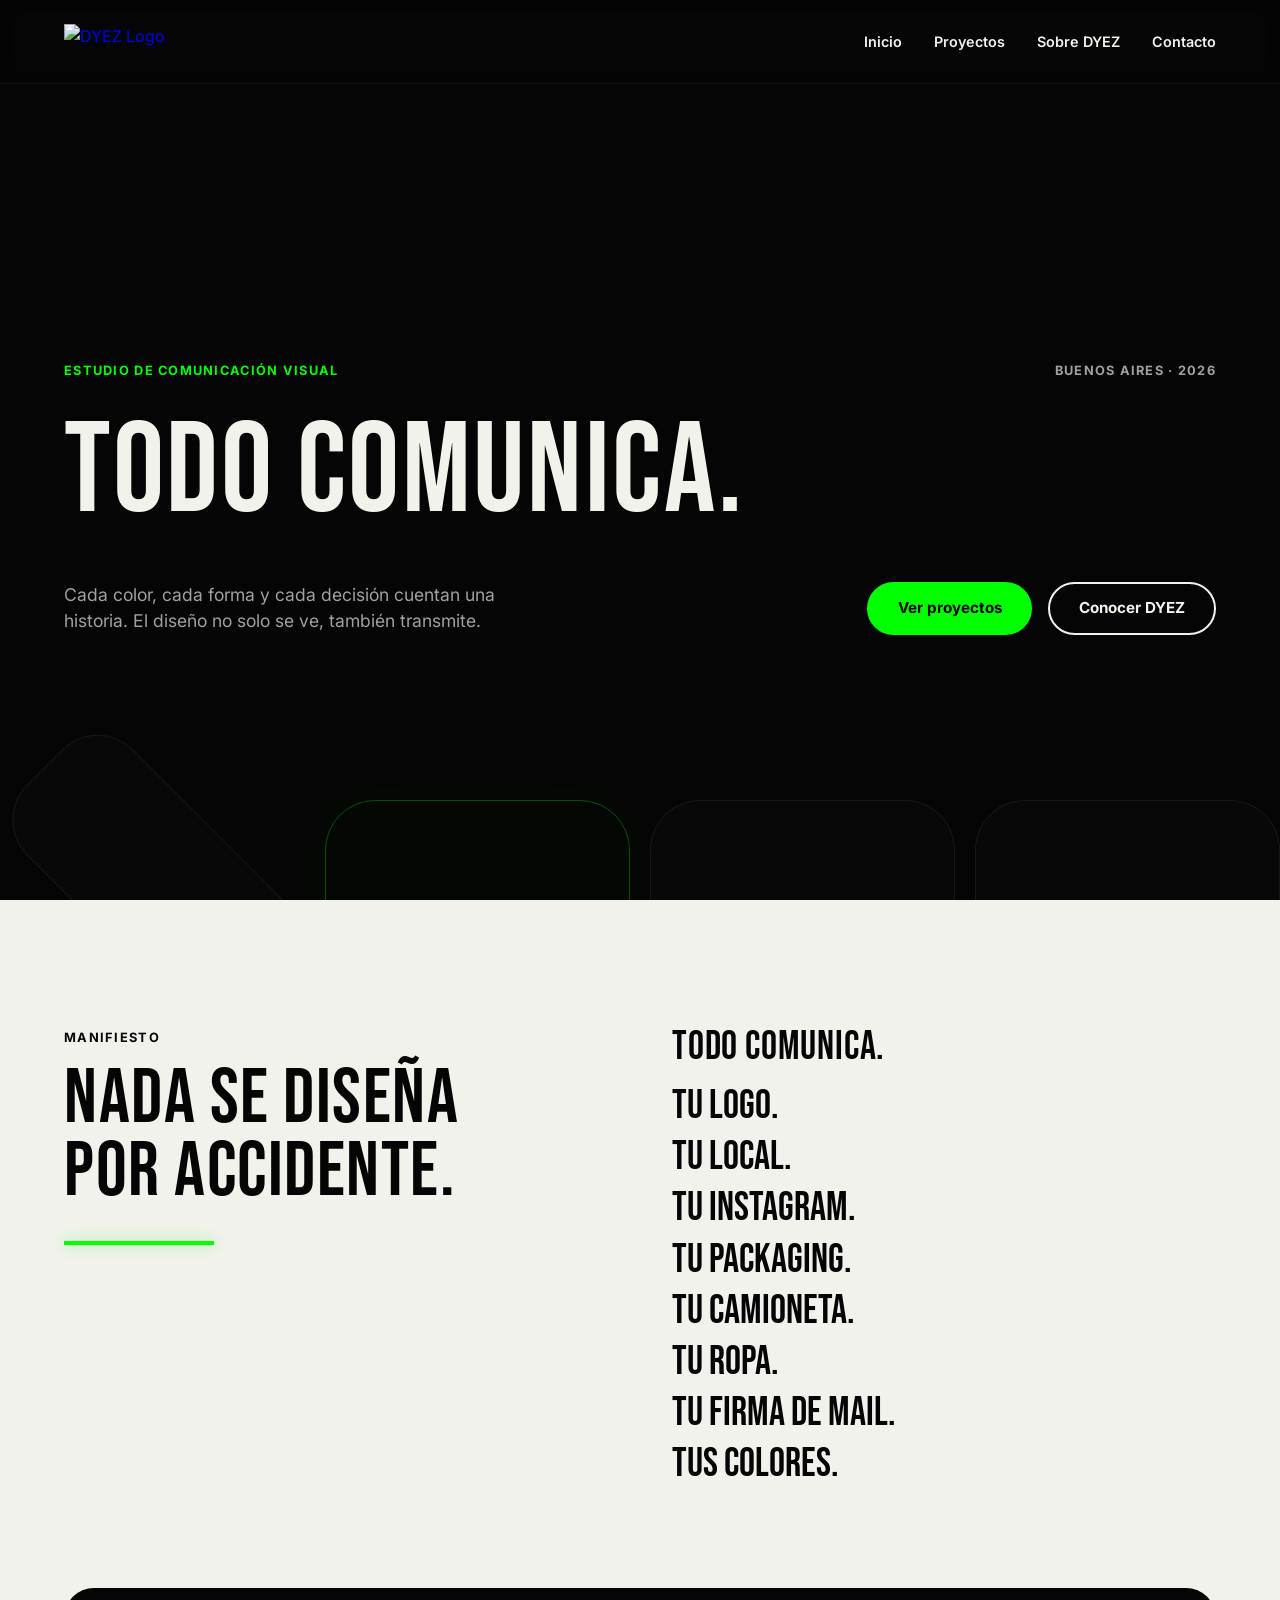
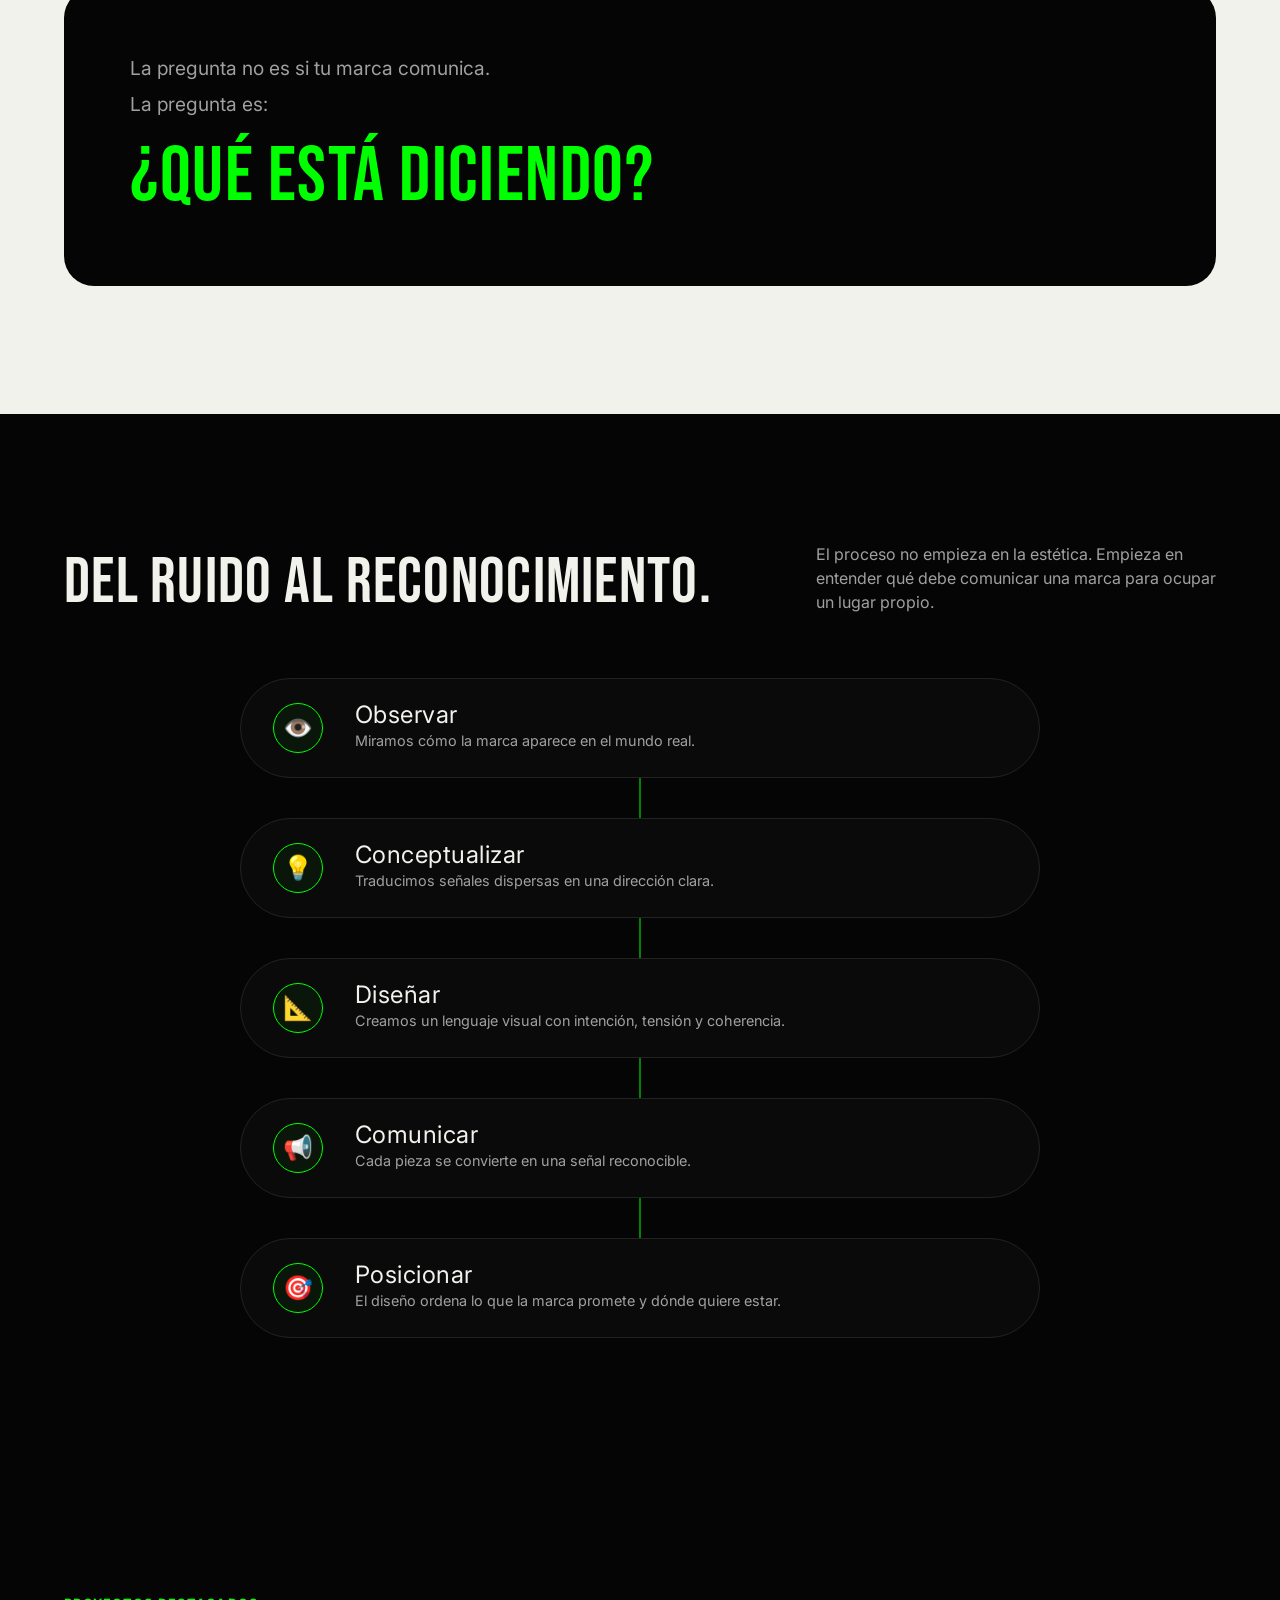
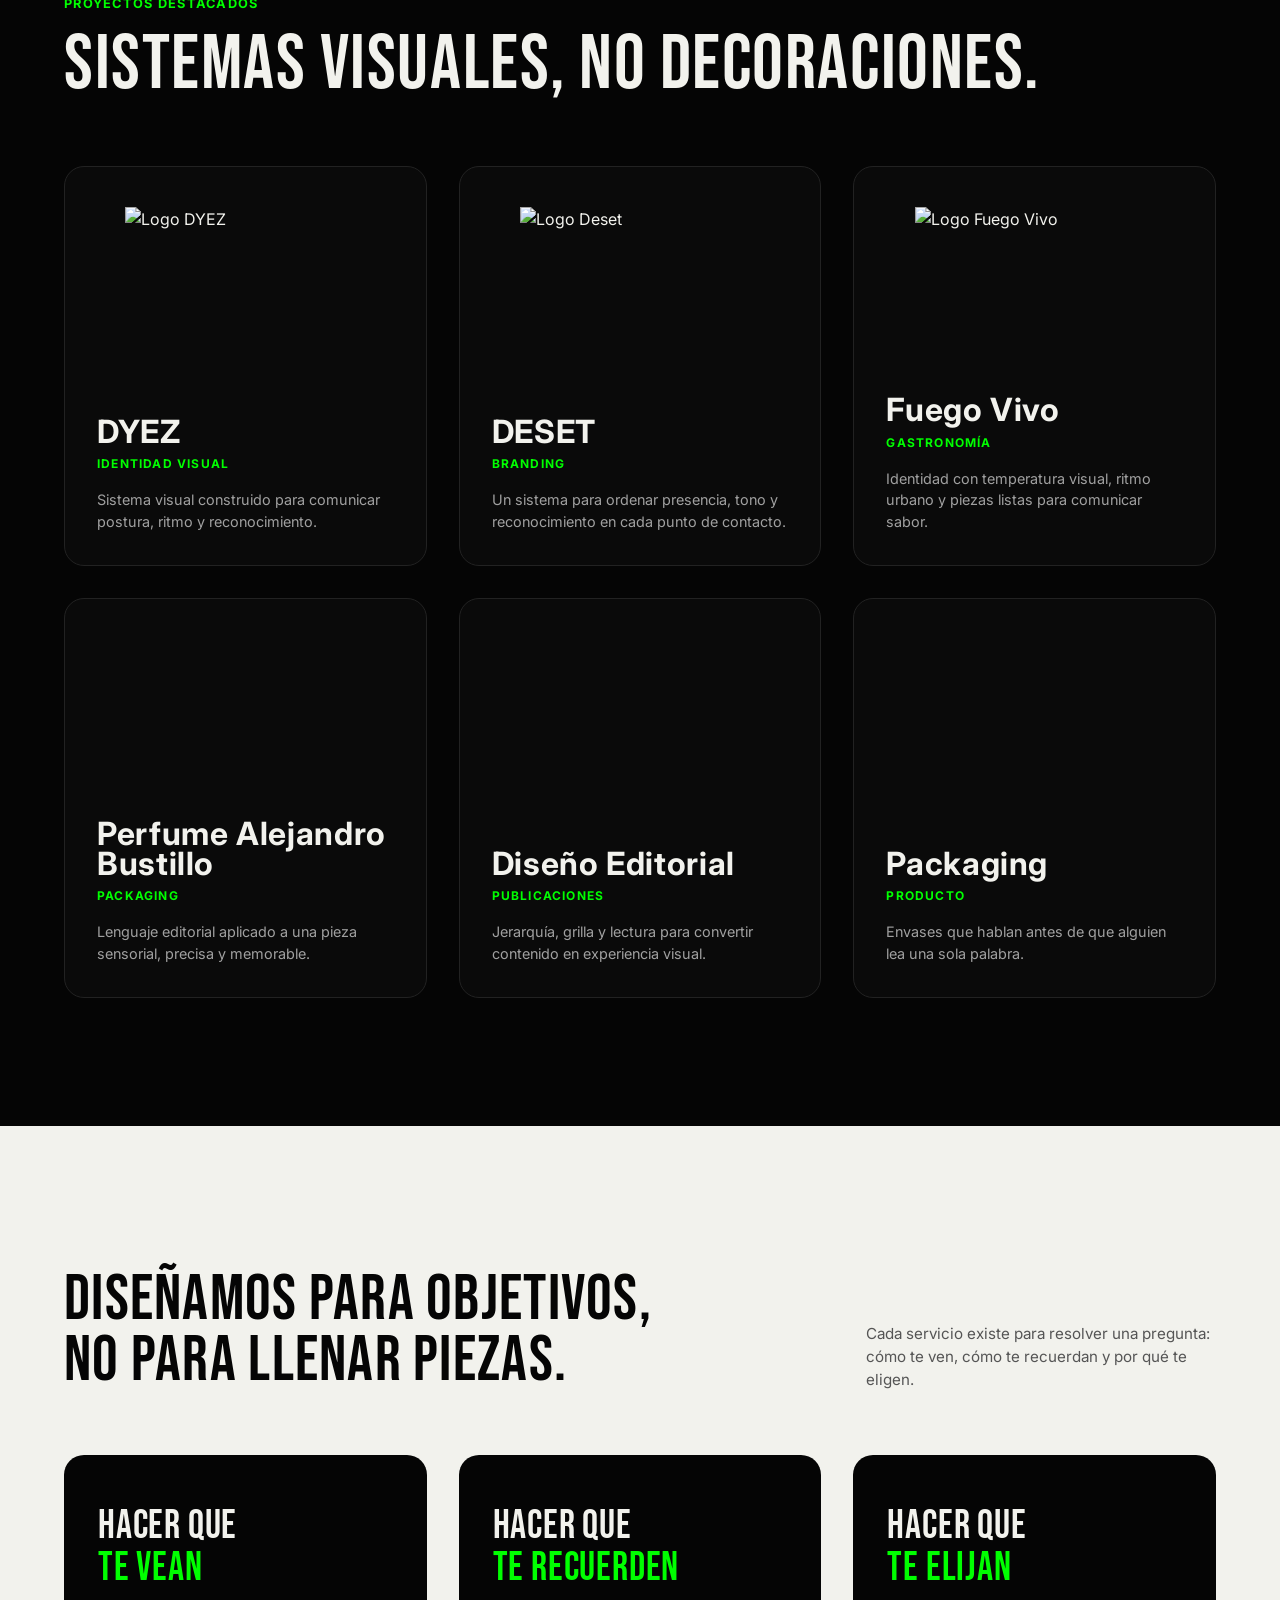
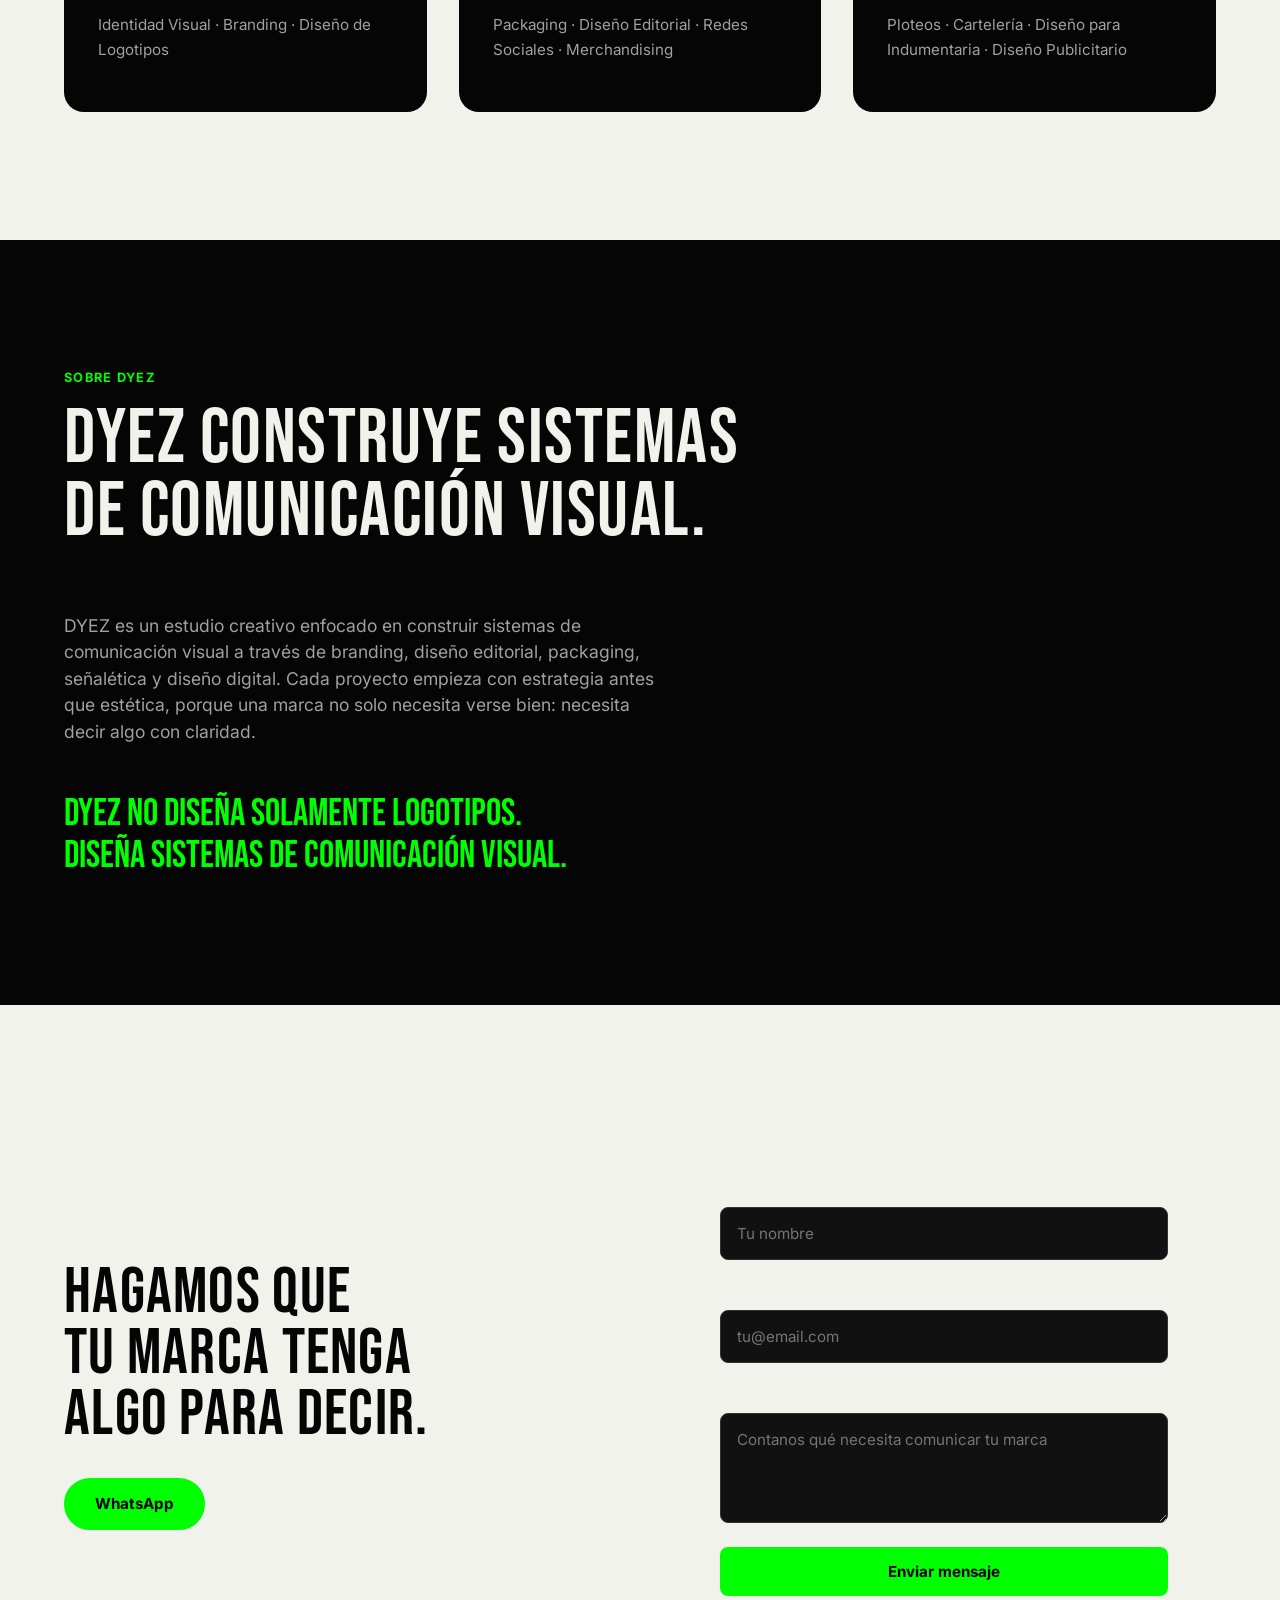
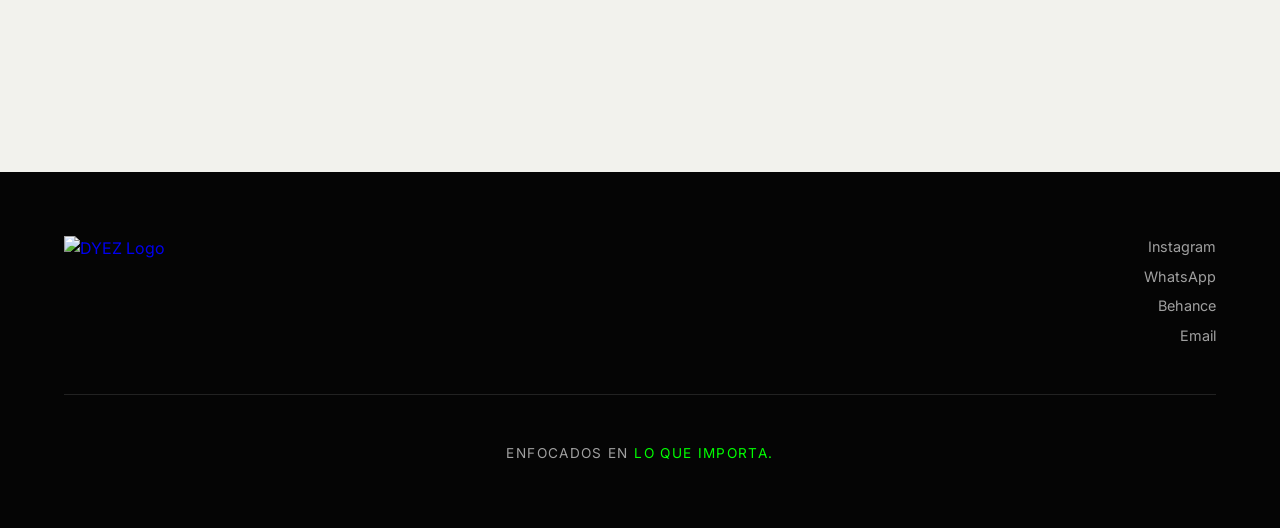
==== index.html @ 50717193 "Add files via upload" ====
<!DOCTYPE html>
<html lang="es">
<head>
    <meta charset="UTF-8">
    <meta name="viewport" content="width=device-width, initial-scale=1.0">
    <title>DYEZ — Diseño gráfico</title>
    <link rel="stylesheet" href="styles.css">
    <link rel="icon" type="image/png" href="favicon-2.png">
    
    <!-- Fuentes -->
    <link rel="preconnect" href="https://fonts.googleapis.com">
    <link rel="preconnect" href="https://fonts.gstatic.com" crossorigin>
    <link href="https://fonts.googleapis.com/css2?family=Bebas+Neue&family=Inter:wght@400;600;700&display=swap" rel="stylesheet">
</head>
<body>

    <!-- ===== HEADER ===== -->
    <header class="site-header">
        <div class="logo-container">
            <a href="#inicio" class="logo-img-link">
                <img src="favicon.png" alt="DYEZ Logo" class="header-logo">
            </a>
        </div>
        <nav class="nav">
            <a href="#inicio">Inicio</a>
            <a href="#proyectos">Proyectos</a>
            <a href="#sobre">Sobre DYEZ</a>
            <a href="#contacto">Contacto</a>
        </nav>
    </header>

    <!-- ===== HERO ===== -->
    <section class="hero" id="inicio">
        <div class="hero-top">
            <p class="eyebrow text-green">ESTUDIO DE COMUNICACIÓN VISUAL</p>
            <p class="eyebrow text-muted">BUENOS AIRES · 2026</p>
        </div>
        
        <h1 class="hero-title">TODO COMUNICA.</h1>
        
        <div class="hero-bottom">
            <p class="hero-desc">Cada color, cada forma y cada decisión cuentan una historia. El diseño no solo se ve, también transmite.</p>
            <div class="hero-actions">
                <a href="#proyectos" class="btn btn-primary">Ver proyectos</a>
                <a href="#sobre" class="btn btn-outline">Conocer DYEZ</a>
            </div>
        </div>

        <div class="hero-shapes">
            <div class="shape shape-1"></div>
            <div class="shape shape-2"></div>
            <div class="shape shape-3"></div>
            <div class="shape shape-4"></div>
        </div>

        <div id="custom-cursor"></div>
    </section>

    <!-- ===== MANIFIESTO ===== -->
    <section class="manifesto bg-light" id="manifiesto">
        <div class="manifesto-grid">
            <div class="manifesto-left">
                <p class="eyebrow">MANIFIESTO</p>
                <h2 class="title-dark">NADA SE DISEÑA<br>POR ACCIDENTE.</h2>
                <div class="green-line"></div>
            </div>
            
            <div class="manifesto-right">
                <h3 class="title-dark-small">TODO COMUNICA.</h3>
                <ul class="manifesto-list">
                    <li>TU LOGO.</li>
                    <li>TU LOCAL.</li>
                    <li>TU INSTAGRAM.</li>
                    <li>TU PACKAGING.</li>
                    <li>TU CAMIONETA.</li>
                    <li>TU ROPA.</li>
                    <li>TU FIRMA DE MAIL.</li>
                    <li>TUS COLORES.</li>
                </ul>
            </div>
        </div>

        <div class="manifesto-callout bg-black">
            <p class="text-muted">La pregunta no es si tu marca comunica.</p>
            <p class="text-muted">La pregunta es:</p>
            <h2 class="text-green">¿QUÉ ESTÁ DICIENDO?</h2>
        </div>
    </section>

    <!-- ===== PROCESO ===== -->
    <section class="proceso bg-dark">
        <div class="section-header">
            <h2>DEL RUIDO AL RECONOCIMIENTO.</h2>
            <p class="text-muted">El proceso no empieza en la estética. Empieza en entender qué debe comunicar una marca para ocupar un lugar propio.</p>
        </div>

        <div class="proceso-list">
            <div class="proceso-item">
                <div class="proceso-icon">👁️</div>
                <div class="proceso-text">
                    <h3>Observar</h3>
                    <p>Miramos cómo la marca aparece en el mundo real.</p>
                </div>
            </div>
            <div class="proceso-connector"></div>
            
            <div class="proceso-item">
                <div class="proceso-icon">💡</div>
                <div class="proceso-text">
                    <h3>Conceptualizar</h3>
                    <p>Traducimos señales dispersas en una dirección clara.</p>
                </div>
            </div>
            <div class="proceso-connector"></div>
            
            <div class="proceso-item">
                <div class="proceso-icon">📐</div>
                <div class="proceso-text">
                    <h3>Diseñar</h3>
                    <p>Creamos un lenguaje visual con intención, tensión y coherencia.</p>
                </div>
            </div>
            <div class="proceso-connector"></div>
            
            <div class="proceso-item">
                <div class="proceso-icon">📢</div>
                <div class="proceso-text">
                    <h3>Comunicar</h3>
                    <p>Cada pieza se convierte en una señal reconocible.</p>
                </div>
            </div>
            <div class="proceso-connector"></div>
            
            <div class="proceso-item">
                <div class="proceso-icon">🎯</div>
                <div class="proceso-text">
                    <h3>Posicionar</h3>
                    <p>El diseño ordena lo que la marca promete y dónde quiere estar.</p>
                </div>
            </div>
        </div>
    </section>

    <!-- ===== PROYECTOS ===== -->
    <section class="proyectos bg-dark" id="proyectos">
        <div class="header-wrapper">
            <p class="eyebrow text-green">PROYECTOS DESTACADOS</p>
            <h2 class="section-title">SISTEMAS VISUALES, NO DECORACIONES.</h2>
        </div>

        <div class="grid-proyectos">
            
            <!-- 👇 TARJETA DE DYEZ CON LOGO 👇 -->
            <a href="proyecto-dyez.html" class="card-proyecto">
                <div class="card-logo-wrapper">
                    <img src="favicon-2.png" alt="Logo DYEZ" class="card-logo">
                </div>
                <div class="card-contenido">
                    <h3>DYEZ</h3>
                    <p class="categoria text-green">IDENTIDAD VISUAL</p>
                    <p class="descripcion">Sistema visual construido para comunicar postura, ritmo y reconocimiento.</p>
                </div>
            </a>
            
            <!-- TARJETA DE DESET CON LOGO -->
            <a href="proyecto-deset.html" class="card-proyecto">
                <div class="card-logo-wrapper">
                    <img src="logo-deset.png" alt="Logo Deset" class="card-logo">
                </div>
                <div class="card-contenido">
                    <h3>DESET</h3>
                    <p class="categoria text-green">BRANDING</p>
                    <p class="descripcion">Un sistema para ordenar presencia, tono y reconocimiento en cada punto de contacto.</p>
                </div>
            </a>
            
                       <!-- 👇 TARJETA DE FUEGO VIVO MODIFICADA 👇 -->
            <a href="proyecto-fuego.html" class="card-proyecto">
                <div class="card-logo-wrapper">
                    <!-- Tu archivo se llama fuego-vivo-logo (asegurate de ponerle la extensión, ej: .png o .jpg) -->
                    <img src="fuego-vivo-logo.png" alt="Logo Fuego Vivo" class="card-logo">
                </div>
                <div class="card-contenido">
                    <h3>Fuego Vivo</h3>
                    <p class="categoria text-green">GASTRONOMÍA</p>
                    <p class="descripcion">Identidad con temperatura visual, ritmo urbano y piezas listas para comunicar sabor.</p>
                </div>
            </a>
            <!-- 👆 FIN TARJETA FUEGO VIVO 👆 -->
            
            <a href="proyecto-perfume.html" class="card-proyecto">
                <div class="card-contenido">
                    <h3>Perfume Alejandro Bustillo</h3>
                    <p class="categoria text-green">PACKAGING</p>
                    <p class="descripcion">Lenguaje editorial aplicado a una pieza sensorial, precisa y memorable.</p>
                </div>
            </a>
            
            <a href="proyecto-editorial.html" class="card-proyecto">
                <div class="card-contenido">
                    <h3>Diseño Editorial</h3>
                    <p class="categoria text-green">PUBLICACIONES</p>
                    <p class="descripcion">Jerarquía, grilla y lectura para convertir contenido en experiencia visual.</p>
                </div>
            </a>
            
            <a href="proyecto-packaging.html" class="card-proyecto">
                <div class="card-contenido">
                    <h3>Packaging</h3>
                    <p class="categoria text-green">PRODUCTO</p>
                    <p class="descripcion">Envases que hablan antes de que alguien lea una sola palabra.</p>
                </div>
            </a>

        </div>
    </section>

    <!-- ===== SERVICIOS ===== -->
    <section class="servicios bg-light" id="servicios">
        <div class="section-header-light">
            <h2 class="title-dark">DISEÑAMOS PARA OBJETIVOS,<br>NO PARA LLENAR PIEZAS.</h2>
            <p class="text-muted-dark">Cada servicio existe para resolver una pregunta: cómo te ven, cómo te recuerdan y por qué te eligen.</p>
        </div>

        <div class="grid-servicios">
            <div class="card-servicio bg-black">
                <h3>HACER QUE<br><span class="text-green">TE VEAN</span></h3>
                <p>Identidad Visual · Branding · Diseño de Logotipos</p>
            </div>
            <div class="card-servicio bg-black">
                <h3>HACER QUE<br><span class="text-green">TE RECUERDEN</span></h3>
                <p>Packaging · Diseño Editorial · Redes Sociales · Merchandising</p>
            </div>
            <div class="card-servicio bg-black">
                <h3>HACER QUE<br><span class="text-green">TE ELIJAN</span></h3>
                <p>Ploteos · Cartelería · Diseño para Indumentaria · Diseño Publicitario</p>
            </div>
        </div>
    </section>

    <!-- ===== SOBRE DYEZ ===== -->
    <section class="sobre bg-dark" id="sobre">
        <div class="header-wrapper">
            <p class="eyebrow text-green">SOBRE DYEZ</p>
            <h2 class="section-title">DYEZ CONSTRUYE SISTEMAS<br>DE COMUNICACIÓN VISUAL.</h2>
        </div>
        
        <div class="sobre-content">
            <p class="sobre-text">
                DYEZ es un estudio creativo enfocado en construir sistemas de comunicación visual a través de branding, diseño editorial, packaging, señalética y diseño digital. Cada proyecto empieza con estrategia antes que estética, porque una marca no solo necesita verse bien: necesita decir algo con claridad.
            </p>
            <p class="sobre-quote text-green">
                DYEZ NO DISEÑA SOLAMENTE LOGOTIPOS.<br>
                DISEÑA SISTEMAS DE COMUNICACIÓN VISUAL.
            </p>
        </div>
    </section>

    <!-- ===== CONTACTO ===== -->
    <section class="contacto bg-light" id="contacto">
        <div class="contacto-grid">
            <div class="contacto-left">
                <h2 class="title-dark">HAGAMOS QUE<br>TU MARCA TENGA<br>ALGO PARA DECIR.</h2>
                <!-- Reemplazá el número por el tuyo -->
                <a href="https://wa.me/542396609563" class="btn btn-primary" target="_blank">WhatsApp</a>
            </div>
            
            <div class="contacto-right bg-black">
                <form class="contact-form">
                    <div class="form-group">
                        <label for="nombre">NOMBRE</label>
                        <input type="text" id="nombre" placeholder="Tu nombre">
                    </div>
                    <div class="form-group">
                        <label for="email">EMAIL</label>
                        <input type="email" id="email" placeholder="tu@email.com">
                    </div>
                    <div class="form-group">
                        <label for="mensaje">MENSAJE</label>
                        <textarea id="mensaje" rows="4" placeholder="Contanos qué necesita comunicar tu marca"></textarea>
                    </div>
                    <button type="submit" class="btn btn-primary btn-full">Enviar mensaje</button>
                </form>
            </div>
        </div>
    </section>

    <!-- ===== FOOTER ===== -->
    <footer class="site-footer bg-dark">
        <div class="footer-top">
            <a href="#inicio" class="footer-logo-link">
                <img src="favicon.png" alt="DYEZ Logo" class="footer-logo-img">
            </a>
            <div class="footer-links">
                <a href="https://instagram.com/dyez.design" target="_blank">Instagram</a>
                <a href="https://wa.me/542396609563" target="_blank">WhatsApp</a>
                <a href="https://behance.net/TU_USUARIO" target="_blank">Behance</a>
                <a href="mailto:dyez.dsgn@gmail.com">Email</a>
            </div>
        </div>
        <div class="footer-bottom">
            <p>ENFOCADOS EN <span class="text-green">LO QUE IMPORTA.</span></p>
        </div>
    </footer>
    
    <!-- ===== SCRIPT DEL CURSOR ===== -->
    <script>
        const heroSection = document.querySelector('.hero');
        const cursor = document.getElementById('custom-cursor');

        heroSection.addEventListener('mousemove', (e) => {
            cursor.style.left = e.clientX + 'px';
            cursor.style.top = e.clientY + 'px';
        });

        heroSection.addEventListener('mouseenter', () => {
            cursor.style.opacity = '1';
        });

        heroSection.addEventListener('mouseleave', () => {
            cursor.style.opacity = '0';
        });
    </script>

</body>
</html>
---- styles.css ----
/* ============================================
   DYEZ — Estilos
   ============================================ */

/* ----- Variables ----- */
:root {
    --bg-dark: #050505;
    --bg-light: #f2f2ed;
    --text-dark: #f2f2ed;
    --text-light: #050505;
    --text-muted-dark: #a0a0a0;
    --text-muted-light: #555555;
    
    --accent: #00ff00;
    --border-dark: #222222;
    --border-light: #d1d1cc;

    --font-display: 'Bebas Neue', sans-serif;
    --font-body: 'Inter', sans-serif;
    
    --max-width: 1200px;
}

/* ----- Reset ----- */
* {
    margin: 0;
    padding: 0;
    box-sizing: border-box;
}

html { 
    scroll-behavior: smooth; 
    scroll-padding-top: 80px;
}

body {
    font-family: var(--font-body);
    font-weight: 400;
    line-height: 1.5;
    -webkit-font-smoothing: antialiased;
    overflow-x: hidden;
}

/* ----- Utilidades ----- */
.bg-dark { background-color: var(--bg-dark); color: var(--text-dark); }
.bg-light { background-color: var(--bg-light); color: var(--text-light); }
.text-green { color: var(--accent); }
.text-muted { color: var(--text-muted-dark); }
.text-muted-dark { color: var(--text-muted-light); }

/* ----- Tipografías ----- */
h1, h2, h3 {
    font-family: var(--font-display);
    font-weight: 400;
    text-transform: uppercase;
    line-height: 0.95;
    letter-spacing: 0.02em;
}

.eyebrow {
    font-family: var(--font-body);
    font-size: 0.8rem;
    font-weight: 700;
    letter-spacing: 0.1em;
    text-transform: uppercase;
}

/* ----- Botones Globales ----- */
.btn {
    display: inline-block;
    padding: 0.8rem 1.8rem;
    border-radius: 50px;
    font-family: var(--font-body);
    font-size: 0.95rem;
    font-weight: 700;
    text-decoration: none;
    text-align: center;
    transition: all 0.2s ease;
    cursor: pointer;
}

.btn-primary {
    background-color: var(--accent);
    color: #000;
    border: 2px solid var(--accent);
}

.btn-primary:hover {
    background-color: transparent;
    color: var(--accent);
}

.btn-outline {
    background-color: transparent;
    color: var(--text-dark);
    border: 2px solid var(--text-dark);
}

.btn-outline:hover {
    background-color: var(--text-dark);
    color: var(--bg-dark);
}

.btn-full {
    width: 100%;
    border-radius: 8px;
}

/* ============================================
   HEADER
   ============================================ */
.site-header {
    position: fixed;
    top: 0;
    left: 0;
    width: 100%;
    display: flex;
    justify-content: space-between;
    align-items: center;
    padding: 1.5rem 4rem;
    z-index: 100;
    background-color: rgba(5, 5, 5, 0.8);
    backdrop-filter: blur(10px);
    border-bottom: 1px solid rgba(255,255,255,0.05);
}

.logo-container {
    display: flex;
    align-items: center;
    gap: 10px;
}

.logo-img-link {
    display: flex;
    align-items: center;
    text-decoration: none;
}

.header-logo {
    height: 35px;
    width: auto;
    object-fit: contain;
}

.nav {
    display: flex;
    gap: 2rem;
    align-items: center;
}

.nav a {
    color: var(--text-dark);
    text-decoration: none;
    font-size: 0.9rem;
    font-weight: 600;
    transition: color 0.2s ease;
}

.nav a:hover {
    color: var(--accent);
}

/* Botón volver en el header (página de proyecto) */
.btn-volver-header {
    display: inline-flex;
    align-items: center;
    padding: 0.5rem 1rem;
    border-radius: 50px;
    transition: all 0.3s ease;
}

.btn-volver-header:hover {
    background-color: rgba(255, 255, 255, 0.1);
    color: var(--accent) !important;
}

/* ============================================
   HERO (LANDING)
   ============================================ */
.hero {
    background-color: var(--bg-dark);
    color: var(--text-dark);
    min-height: 100vh;
    padding: 10rem 4rem 4rem 4rem;
    display: flex;
    flex-direction: column;
    justify-content: center;
    position: relative;
    overflow: hidden;
    cursor: none;
}

.hero .btn {
    cursor: pointer;
}

.hero-top {
    display: flex;
    justify-content: space-between;
    max-width: var(--max-width);
    margin: 0 auto;
    width: 100%;
    margin-bottom: 2rem;
}

.hero-title {
    font-size: clamp(4rem, 10vw, 11rem);
    max-width: var(--max-width);
    margin: 0 auto;
    width: 100%;
}

.hero-bottom {
    display: flex;
    justify-content: space-between;
    align-items: flex-end;
    max-width: var(--max-width);
    margin: 0 auto;
    width: 100%;
    margin-top: 3rem;
}

.hero-desc {
    max-width: 450px;
    font-size: 1.1rem;
    color: var(--text-muted-dark);
}

.hero-actions {
    display: flex;
    gap: 1rem;
}

/* Formas abstractas */
.hero-shapes {
    position: absolute;
    bottom: -50px;
    left: 0;
    width: 100%;
    display: flex;
    gap: 20px;
    opacity: 0.3;
    pointer-events: none;
}

.shape {
    border: 1px solid rgba(255,255,255,0.2);
    border-radius: 50px;
    flex: 1;
    height: 150px;
}

.shape-1 { transform: rotate(45deg); background: #111; }
.shape-2 { border-color: var(--accent); background: rgba(0, 255, 0, 0.05); box-shadow: 0 0 40px rgba(0,255,0,0.1); }
.shape-3 { background: #111; }
.shape-4 { background: #111; }

/* ============================================
   CURSOR INTERACTIVO (HERO)
   ============================================ */
#custom-cursor {
    position: fixed;
    top: 0;
    left: 0;
    width: 80px;
    height: 80px;
    border-radius: 50%;
    background-color: #ffffff;
    mix-blend-mode: difference;
    pointer-events: none;
    z-index: 99999;
    transform: translate(-50%, -50%);
    opacity: 0;
    transition: opacity 0.3s ease, width 0.2s ease, height 0.2s ease;
}

/* ============================================
   MANIFIESTO
   ============================================ */
.manifesto {
    padding: 8rem 4rem;
}

.manifesto-grid {
    max-width: var(--max-width);
    margin: 0 auto;
    display: grid;
    grid-template-columns: 1fr 1fr;
    gap: 4rem;
}

.title-dark {
    color: var(--text-light);
    font-size: clamp(3rem, 6vw, 5.5rem);
    margin-top: 1rem;
}

.green-line {
    width: 150px;
    height: 4px;
    background-color: var(--accent);
    margin-top: 2rem;
    box-shadow: 0 0 15px rgba(0, 255, 0, 0.5);
}

.title-dark-small {
    font-size: 2.5rem;
    color: var(--text-light);
    margin-bottom: 1rem;
}

.manifesto-list {
    list-style: none;
}

.manifesto-list li {
    font-family: var(--font-display);
    font-size: 2.5rem;
    color: var(--text-light);
    line-height: 1.2;
    margin-bottom: 0.2rem;
}

.manifesto-callout {
    max-width: var(--max-width);
    margin: 6rem auto 0 auto;
    padding: 4rem;
    border-radius: 30px;
    background-color: var(--bg-dark);
    color: var(--text-dark);
    border: 2px solid transparent;
    transition: transform 0.3s ease, border-color 0.3s ease, box-shadow 0.3s ease;
}

.manifesto-callout:hover {
    transform: translateY(-8px);
    border-color: var(--accent);
    box-shadow: 0 15px 40px rgba(0, 255, 0, 0.15);
}

.manifesto-callout p {
    font-size: 1.2rem;
    margin-bottom: 0.5rem;
    color: var(--text-muted-dark);
}

.manifesto-callout h2 {
    font-size: clamp(3rem, 6vw, 5.5rem);
    margin-top: 1rem;
    color: var(--accent);
    line-height: 1.1;
    word-wrap: break-word;
}

/* ============================================
   PROCESO
   ============================================ */
.proceso {
    padding: 8rem 4rem;
}

.section-header {
    max-width: var(--max-width);
    margin: 0 auto 4rem auto;
    display: flex;
    justify-content: space-between;
    align-items: flex-end;
    gap: 2rem;
}

.section-header h2 {
    font-size: clamp(2.5rem, 5vw, 4.5rem);
    max-width: 60%;
}

.section-header p {
    max-width: 400px;
    font-size: 1rem;
}

.proceso-list {
    max-width: 800px;
    margin: 0 auto;
    display: flex;
    flex-direction: column;
    align-items: center;
}

.proceso-item {
    width: 100%;
    border: 1px solid var(--border-dark);
    border-radius: 50px;
    padding: 1.5rem 2rem;
    display: flex;
    align-items: center;
    gap: 2rem;
    background-color: #0a0a0a;
    transition: border-color 0.3s ease;
}

.proceso-item:hover {
    border-color: var(--accent);
}

.proceso-icon {
    width: 50px;
    height: 50px;
    border-radius: 50%;
    border: 1px solid var(--accent);
    display: flex;
    align-items: center;
    justify-content: center;
    font-size: 1.5rem;
    background: rgba(0, 255, 0, 0.05);
}

.proceso-text h3 {
    font-family: var(--font-body);
    font-size: 1.5rem;
    text-transform: none;
    margin-bottom: 0.2rem;
}

.proceso-text p {
    color: var(--text-muted-dark);
    font-size: 0.9rem;
}

.proceso-connector {
    width: 2px;
    height: 40px;
    background-color: var(--accent);
    opacity: 0.5;
}

/* ============================================
   PROYECTOS (LANDING)
   ============================================ */
.proyectos {
    padding: 8rem 4rem;
}

.header-wrapper {
    max-width: var(--max-width);
    margin: 0 auto;
    width: 100%;
}

.header-wrapper .eyebrow {
    margin-bottom: 1rem;
    display: block;
}

.header-wrapper .section-title {
    margin-bottom: 4rem;
    font-size: clamp(3rem, 6vw, 5rem);
}

.grid-proyectos {
    max-width: var(--max-width);
    margin: 0 auto;
    display: grid;
    grid-template-columns: repeat(auto-fit, minmax(320px, 1fr));
    gap: 2rem;
}

/* Tarjetas clickeables */
.card-proyecto {
    background-color: #0a0a0a;
    border: 1px solid var(--border-dark);
    border-radius: 20px;
    padding: 2rem;
    display: flex;
    flex-direction: column;
    justify-content: flex-end;
    min-height: 400px;
    text-decoration: none;
    color: var(--text-dark);
    transition: all 0.4s ease;
    position: relative;
    overflow: hidden;
}

.card-proyecto:hover {
    background-color: var(--accent);
    border-color: var(--accent);
    transform: translateY(-8px);
    box-shadow: 0 15px 40px rgba(0, 255, 0, 0.2);
}

.card-contenido {
    position: relative;
    z-index: 2;
}

.card-proyecto h3 {
    font-family: var(--font-body);
    font-size: 2rem;
    font-weight: 700;
    text-transform: none;
    margin-bottom: 0.5rem;
    color: var(--text-dark);
    transition: color 0.4s ease;
}

.card-proyecto .categoria {
    font-family: var(--font-body);
    font-size: 0.75rem;
    font-weight: 700;
    letter-spacing: 0.1em;
    margin-bottom: 1rem;
    color: var(--accent);
    transition: color 0.4s ease;
}

.card-proyecto .descripcion {
    color: var(--text-muted-dark);
    font-size: 0.9rem;
    transition: color 0.4s ease;
}

.card-proyecto:hover h3,
.card-proyecto:hover .categoria,
.card-proyecto:hover .descripcion {
    color: #000000;
}

/* ============================================
   LOGOS EN LAS TARJETAS DE PROYECTOS
   ============================================ */
.card-logo-wrapper {
    position: absolute;
    top: 2.5rem;
    left: 0;
    width: 100%;
    display: flex;
    justify-content: center;
    padding: 0 2rem;
}

.card-logo {
    width: 100%;
    max-width: 240px;
    height: auto;
    object-fit: contain;
    filter: none; /* Logo blanco por defecto */
}

.card-proyecto:hover .card-logo {
    filter: invert(1); /* Logo negro al pasar el mouse */
}

/* ============================================
   SERVICIOS
   ============================================ */
.servicios {
    padding: 8rem 4rem;
}

.section-header-light {
    max-width: var(--max-width);
    margin: 0 auto 4rem auto;
    display: flex;
    justify-content: space-between;
    align-items: flex-end;
    gap: 2rem;
}

.section-header-light h2 {
    font-size: clamp(2.5rem, 5vw, 4.5rem);
    max-width: 60%;
}

.section-header-light p {
    max-width: 350px;
    font-size: 0.95rem;
}

.grid-servicios {
    max-width: var(--max-width);
    margin: 0 auto;
    display: grid;
    grid-template-columns: repeat(auto-fit, minmax(300px, 1fr));
    gap: 2rem;
}

.card-servicio {
    background-color: var(--bg-dark);
    color: var(--text-dark);
    border-radius: 20px;
    padding: 3rem 2rem;
    display: flex;
    flex-direction: column;
    justify-content: flex-start;
    min-height: 250px;
    border: 2px solid transparent;
    transition: transform 0.3s ease, border-color 0.3s ease, box-shadow 0.3s ease;
}

.card-servicio:hover {
    transform: translateY(-8px);
    border-color: var(--accent);
    box-shadow: 0 15px 40px rgba(0, 255, 0, 0.1);
}

.card-servicio h3 {
    font-size: 2.5rem;
    margin-bottom: 1.5rem;
    line-height: 1.05;
}

.card-servicio p {
    color: var(--text-muted-dark);
    font-size: 0.95rem;
    line-height: 1.6;
}

/* ============================================
   SOBRE DYEZ
   ============================================ */
.sobre {
    padding: 8rem 4rem;
}

.sobre-content {
    max-width: var(--max-width);
    margin: 0 auto;
    display: flex;
    flex-direction: column;
    gap: 3rem;
}

.sobre-text {
    max-width: 600px;
    font-size: 1.1rem;
    color: var(--text-muted-dark);
}

.sobre-quote {
    font-family: var(--font-display);
    font-size: clamp(1.8rem, 3vw, 2.5rem);
    line-height: 1.1;
}

/* ============================================
   CONTACTO
   ============================================ */
.contacto {
    padding: 8rem 4rem;
}

.contacto-grid {
    max-width: var(--max-width);
    margin: 0 auto;
    display: grid;
    grid-template-columns: 1fr 1fr;
    gap: 4rem;
    align-items: center;
}

.contacto-left h2 {
    font-size: clamp(2.5rem, 5vw, 4.5rem);
    margin-bottom: 2rem;
}

.contacto-right {
    padding: 3rem;
    border-radius: 24px;
}

.contact-form {
    display: flex;
    flex-direction: column;
    gap: 1.5rem;
}

.form-group {
    display: flex;
    flex-direction: column;
    gap: 0.5rem;
}

.form-group label {
    font-size: 0.75rem;
    font-weight: 700;
    color: var(--text-dark);
    letter-spacing: 0.05em;
}

.form-group input,
.form-group textarea {
    background-color: #111;
    border: 1px solid #333;
    border-radius: 8px;
    padding: 1rem;
    color: var(--text-dark);
    font-family: var(--font-body);
    font-size: 0.95rem;
    outline: none;
    transition: border-color 0.2s ease;
}

.form-group input:focus,
.form-group textarea:focus {
    border-color: var(--accent);
}

.form-group textarea {
    resize: vertical;
}

/* ============================================
   FOOTER
   ============================================ */
.site-footer {
    padding: 4rem;
}

.footer-top {
    max-width: var(--max-width);
    margin: 0 auto;
    display: flex;
    justify-content: space-between;
    align-items: flex-start;
    border-bottom: 1px solid var(--border-dark);
    padding-bottom: 3rem;
}

.footer-logo-link {
    display: flex;
    align-items: center;
    text-decoration: none;
}

.footer-logo-img {
    height: 50px;
    width: auto;
    object-fit: contain;
}

.footer-links {
    display: flex;
    flex-direction: column;
    align-items: flex-end;
    gap: 0.5rem;
}

.footer-links a {
    color: var(--text-muted-dark);
    text-decoration: none;
    font-size: 0.9rem;
    transition: color 0.2s ease;
}

.footer-links a:hover {
    color: var(--accent);
}

.footer-bottom {
    max-width: var(--max-width);
    margin: 3rem auto 0 auto;
    text-align: center;
    font-size: 0.85rem;
    color: var(--text-muted-dark);
    letter-spacing: 0.1em;
}

/* ============================================
   PÁGINA DE PROYECTO INDIVIDUAL
   ============================================ */
.proyecto-page {
    padding: 10rem 4rem 4rem 4rem;
    max-width: var(--max-width);
    margin: 0 auto;
}

.proyecto-subtitulo {
    font-size: 1.2rem;
    max-width: 600px;
    margin-bottom: 4rem;
    margin-top: 1rem;
}

/* ENCABEZADO MINIMALISTA (Logo) */
.header-proyecto-minimalista {
    width: 100%;
    display: flex;
    justify-content: center;
    align-items: center;
    margin-bottom: 3rem;
}

.logo-proyecto-grande {
    width: 100%;
    max-width: 300px;
    height: auto;
    object-fit: contain;
    filter: none; /* Si necesitás invertirlo, usá invert(1) */
}

/* CONTENEDOR DE IMAGEN CON MÁRGENES Y ANIMACIÓN */
.contenedor-imagen-ajustada {
    width: 80%; 
    max-width: 1000px; 
    margin: 0 auto 8rem auto; 
    background-color: #000;
    border-radius: 20px;
    border: 1px solid var(--border-dark);
    overflow: hidden; /* Esto es clave para que el zoom no se salga del borde redondeado */
    display: flex;
    justify-content: center;
    
    /* 👇 TRANSICIÓN PARA LA ANIMACIÓN */
    transition: transform 0.4s ease, border-color 0.4s ease, box-shadow 0.4s ease;
}

/* 👇 EFECTO AL PASAR EL MOUSE POR EL CONTENEDOR */
.contenedor-imagen-ajustada:hover {
    border-color: var(--accent); /* El borde se vuelve verde */
    box-shadow: 0 15px 40px rgba(0, 255, 0, 0.15); /* Brillo verde sutil */
    transform: translateY(-5px); /* Se eleva un poquito */
}

.contenedor-imagen-ajustada img {
    width: 100%;
    max-height: 70vh; 
    object-fit: contain; 
    display: block;
    
    /* 👇 TRANSICIÓN PARA LA IMAGEN */
    transition: transform 0.5s ease;
}

/* 👇 EFECTO ZOOM EN LA IMAGEN */
.contenedor-imagen-ajustada:hover img {
    transform: scale(1.03); /* Aumenta un 3% su tamaño */
}

/* TEXTOS CON AIRE */
.proyecto-info {
    display: grid;
    grid-template-columns: 1fr 1fr;
    gap: 4rem;
    margin-bottom: 6rem;
}

.info-columna p {
    color: var(--text-muted-dark);
    font-size: 1.05rem;
    margin-top: 1rem;
}

.proyecto-galeria {
    display: grid;
    grid-template-columns: 1fr 1fr;
    gap: 2rem;
    margin-bottom: 4rem;
}

.proyecto-galeria img {
    width: 100%;
    height: auto;
    border-radius: 20px;
    border: 1px solid var(--border-dark);
}

/* ============================================
   BARRA DE NAVEGACIÓN INFERIOR (ESTILO PÍLDORA)
   ============================================ */
.barra-navegacion-pildora {
    display: flex;
    justify-content: space-between;
    align-items: center;
    max-width: var(--max-width);
    margin: 0 auto;
    padding: 4rem;
    border-top: 1px solid var(--border-dark);
}

.btn-pildora {
    display: inline-flex;
    align-items: center;
    justify-content: center;
    background-color: var(--accent);
    color: #000;
    text-decoration: none;
    font-family: var(--font-body);
    font-size: 1rem;
    font-weight: 700;
    text-transform: uppercase;
    padding: 1rem 2rem;
    border-radius: 50px;
    border: 3px solid #000;
    transition: transform 0.2s ease, box-shadow 0.2s ease;
    letter-spacing: 0.05em;
}

.btn-pildora:hover {
    transform: translateY(-4px);
    box-shadow: 0 8px 0 #000;
}

.btn-pildora:active {
    transform: translateY(0);
    box-shadow: 0 0 0 #000;
}

.puntitos-nav {
    display: flex;
    gap: 0.8rem;
    align-items: center;
}

.punto {
    width: 12px;
    height: 12px;
    border-radius: 50%;
    background-color: #444;
    transition: background-color 0.3s ease;
}

.punto.activo {
    background-color: #666;
}

/* ============================================
   RESPONSIVE
   ============================================ */
@media (max-width: 900px) {
    .site-header, .hero, .manifesto, .proceso, .proyectos, .servicios, .sobre, .contacto, .site-footer {
        padding-left: 1.5rem;
        padding-right: 1.5rem;
    }

    .site-header {
        padding: 1rem 1.5rem;
    }

    .nav { display: none; }
    
    .hero-top, .hero-bottom, .section-header, .section-header-light {
        flex-direction: column;
        align-items: flex-start;
        gap: 1.5rem;
    }

    .hero-title { font-size: 5rem; }
    
    .manifesto-grid, .contacto-grid {
        grid-template-columns: 1fr;
        gap: 3rem;
    }

    .manifesto-list li { font-size: 2rem; }
    .manifesto-callout { padding: 2rem; }
    
    .section-header h2, .section-header-light h2 { max-width: 100%; }
    
    .header-wrapper .section-title {
        font-size: 2.5rem;
        margin-bottom: 2rem;
    }

    .footer-top { flex-direction: column; gap: 2rem; }
    .footer-links { align-items: flex-start; }

    #custom-cursor {
        display: none !important;
    }
    
    .hero {
        cursor: auto;
    }

    /* Ajustes página proyecto individual */
    .proyecto-page {
        padding: 8rem 1.5rem 2rem 1.5rem;
    }
    
    .proyecto-info, .proyecto-galeria {
        grid-template-columns: 1fr;
        gap: 2rem;
    }

    .barra-navegacion-pildora {
        flex-direction: column;
        gap: 2rem;
        padding: 3rem 1.5rem;
    }

    .btn-pildora {
        width: 100%;
        text-align: center;
    }

    /* Ajustes específicos de la página DESET en celular */
    .contenedor-imagen-ajustada {
        width: 100%; /* En celular ocupa todo el ancho */
        margin-bottom: 4rem;
    }

    .logo-proyecto-grande {
        max-width: 200px;
    }
}
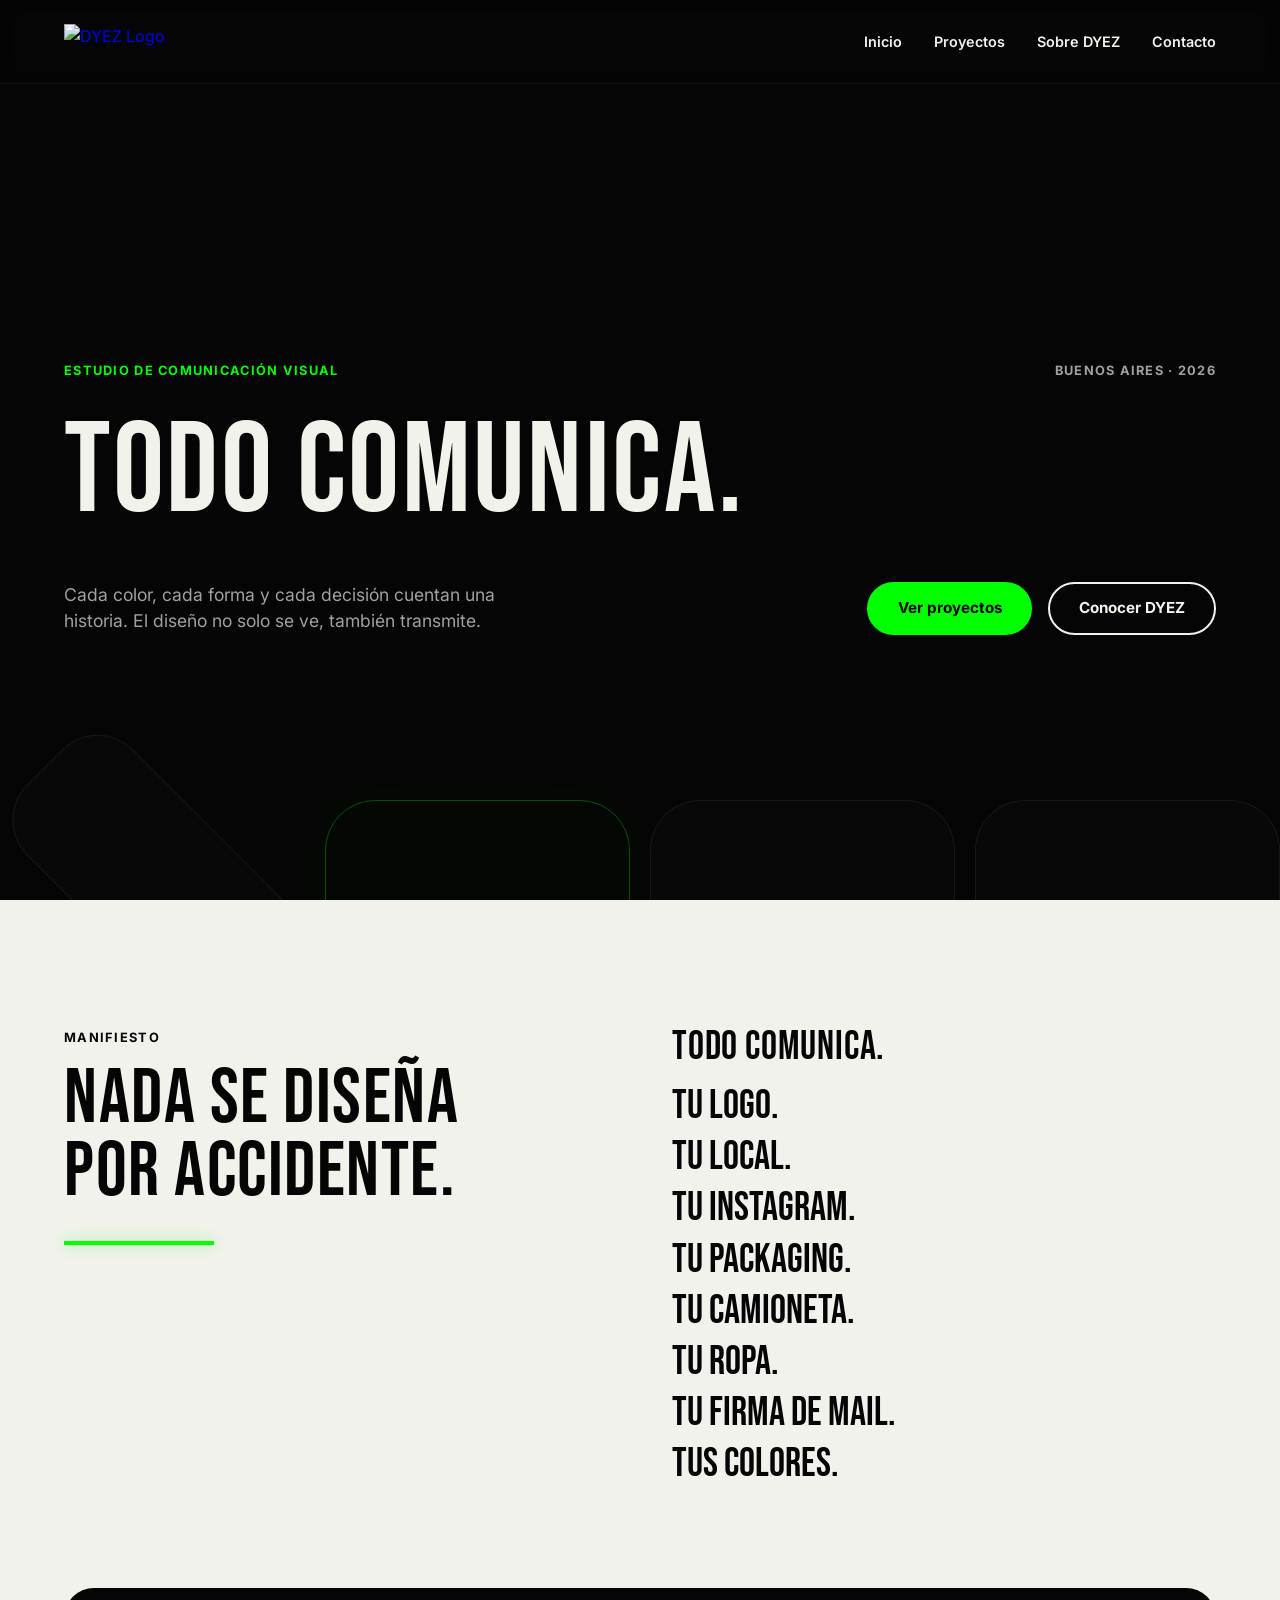
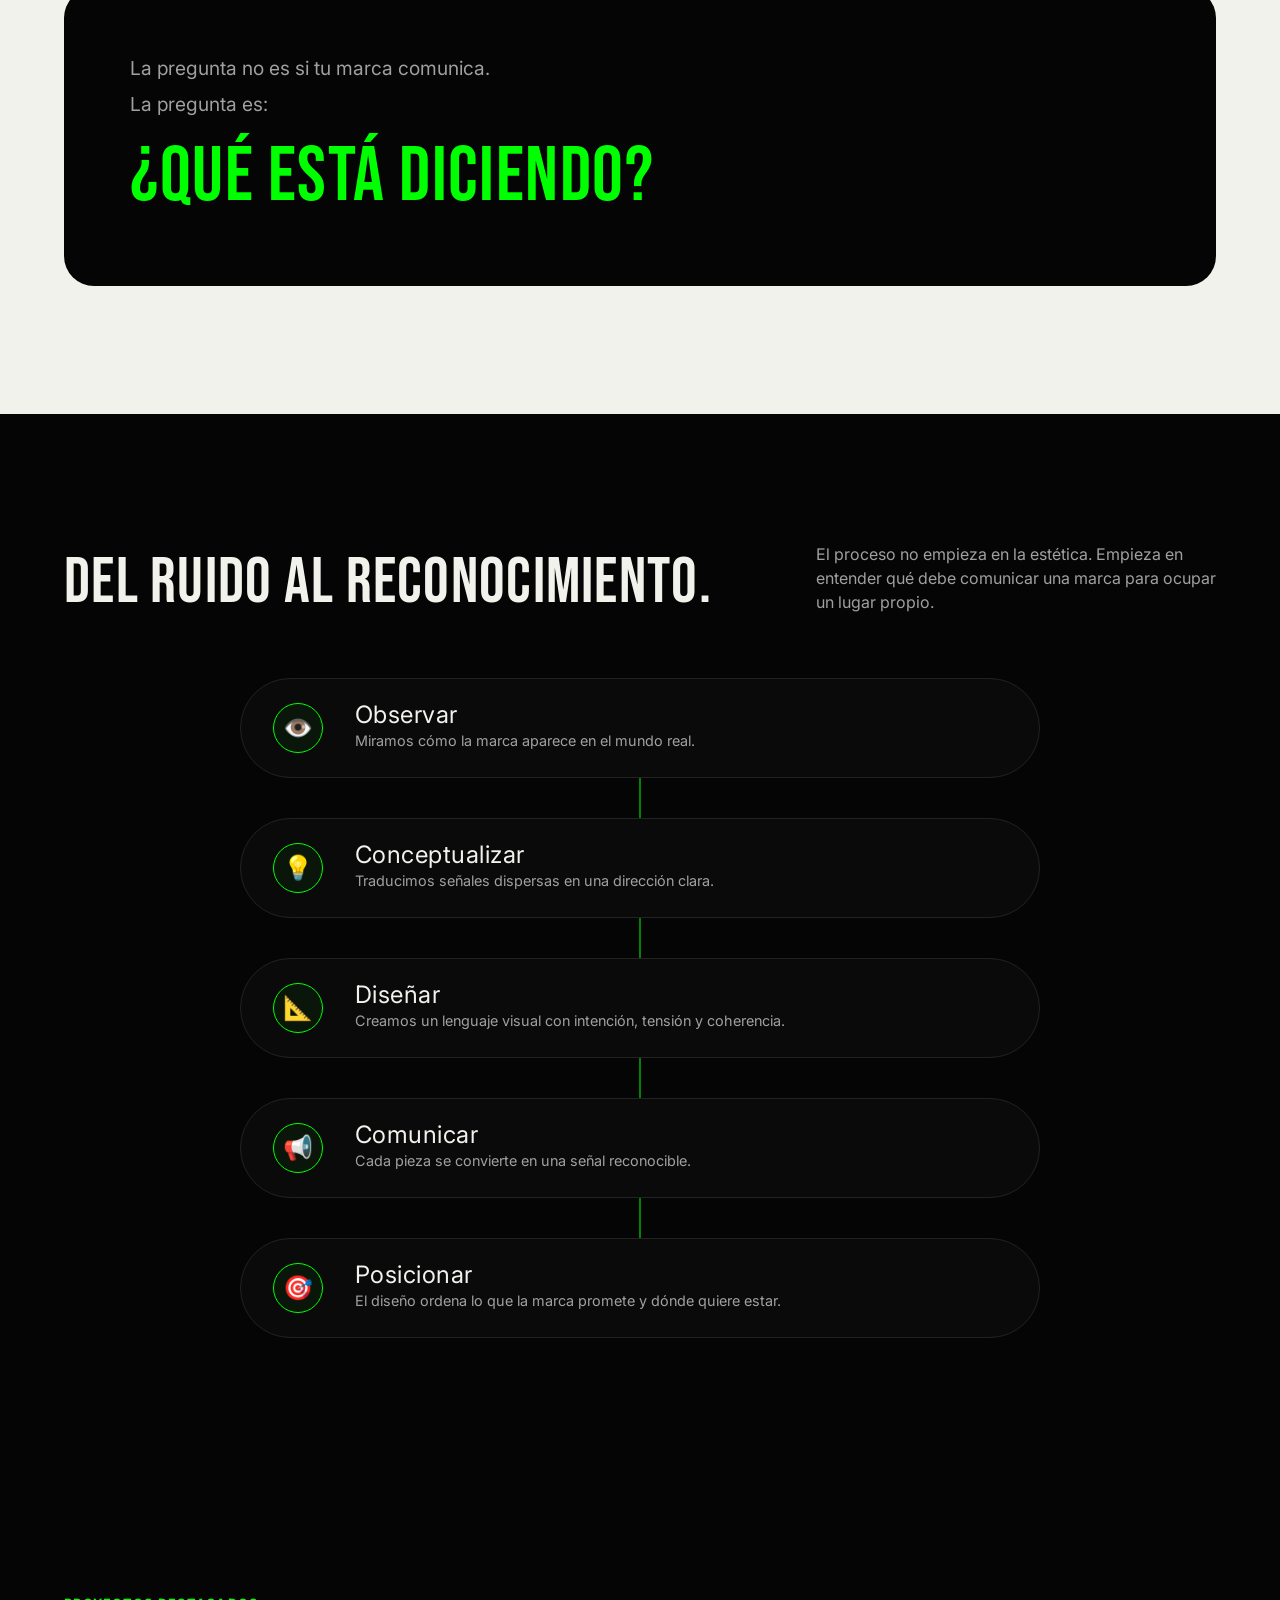
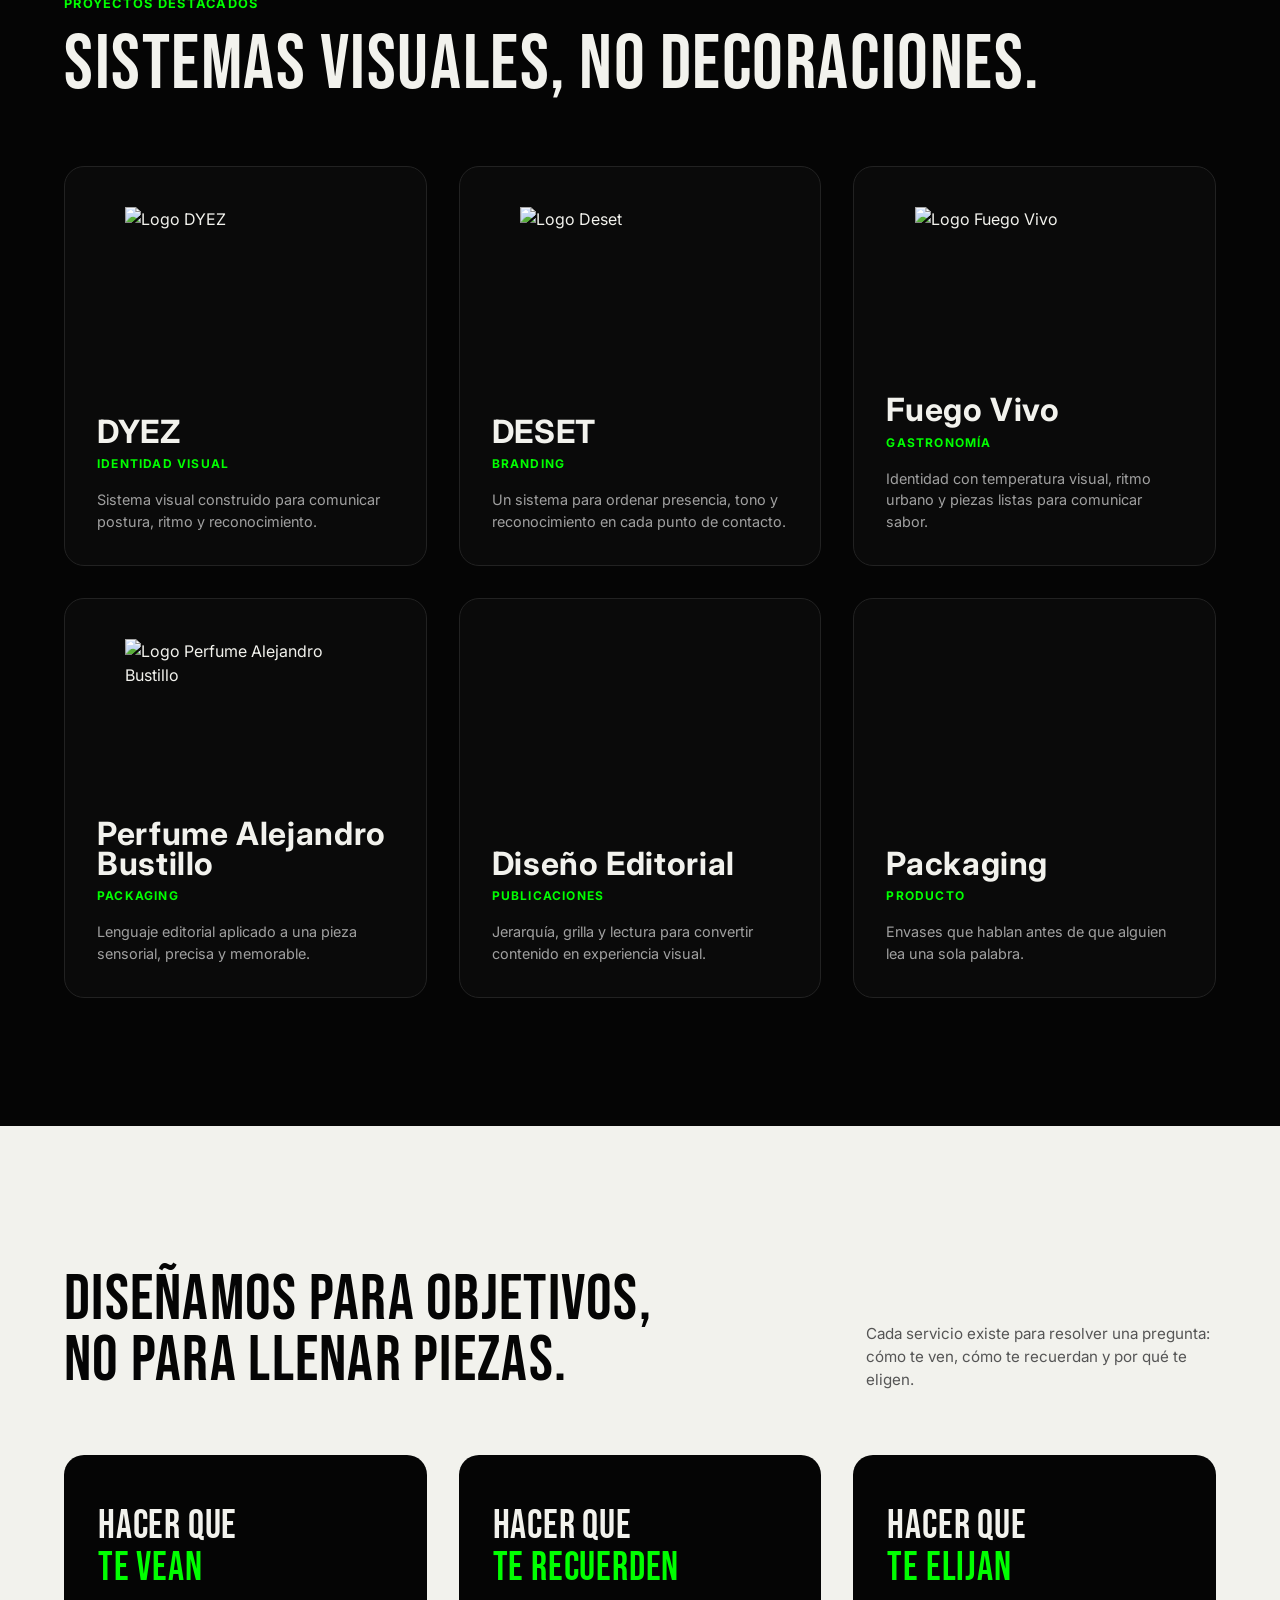
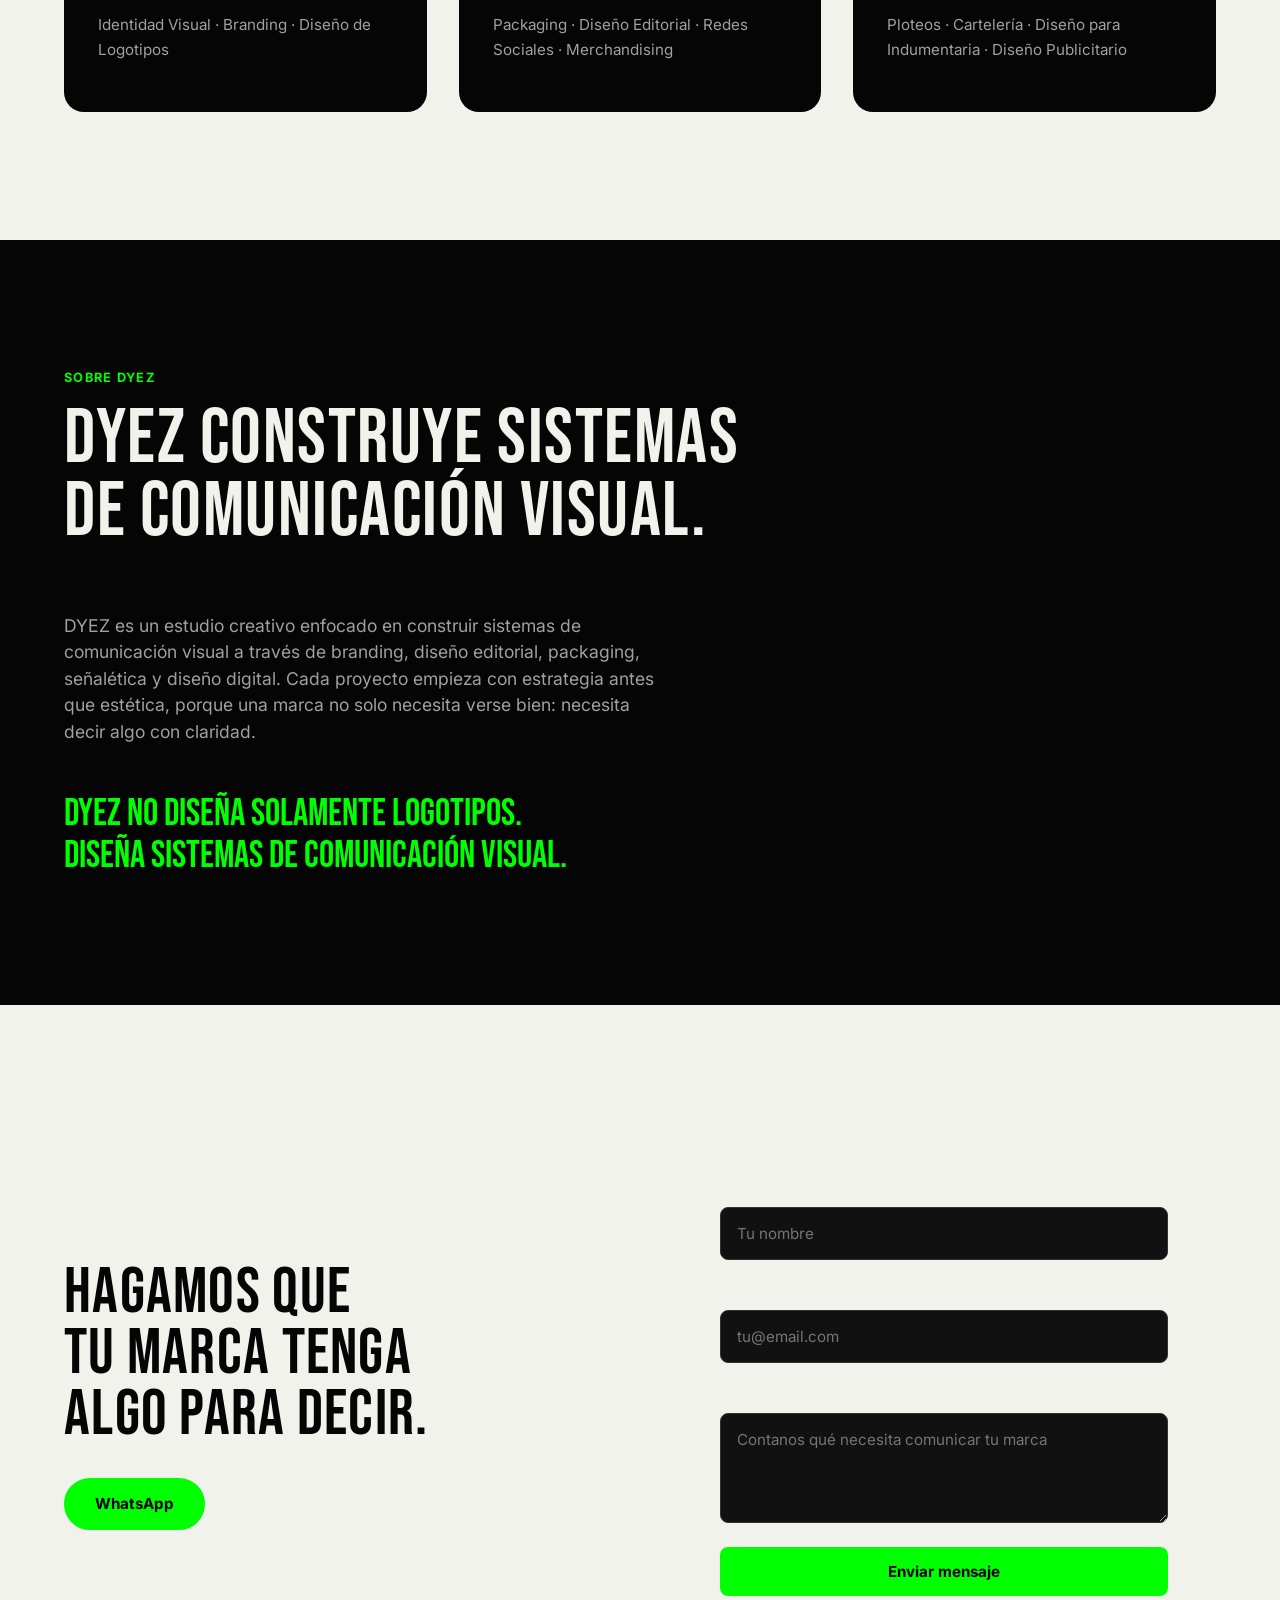
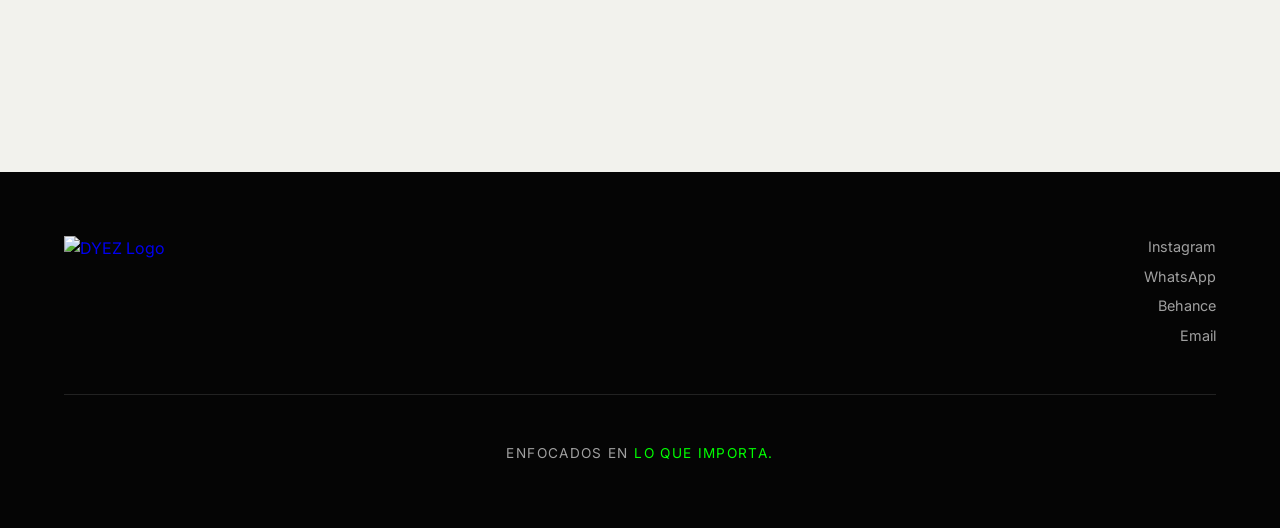
==== commit bf124ce4: "Add files via upload" ====
--- a/index.html
+++ b/index.html
@@ -188,13 +188,18 @@
             </a>
             <!-- 👆 FIN TARJETA FUEGO VIVO 👆 -->
             
+                       <!-- 👇 TARJETA DE PERFUME ALEJANDRO BUSTILLO 👇 -->
             <a href="proyecto-perfume.html" class="card-proyecto">
+                <div class="card-logo-wrapper">
+                    <img src="perfume-logo.png" alt="Logo Perfume Alejandro Bustillo" class="card-logo">
+                </div>
                 <div class="card-contenido">
                     <h3>Perfume Alejandro Bustillo</h3>
                     <p class="categoria text-green">PACKAGING</p>
                     <p class="descripcion">Lenguaje editorial aplicado a una pieza sensorial, precisa y memorable.</p>
                 </div>
             </a>
+            <!-- 👆 FIN TARJETA PERFUME 👆 -->
             
             <a href="proyecto-editorial.html" class="card-proyecto">
                 <div class="card-contenido">
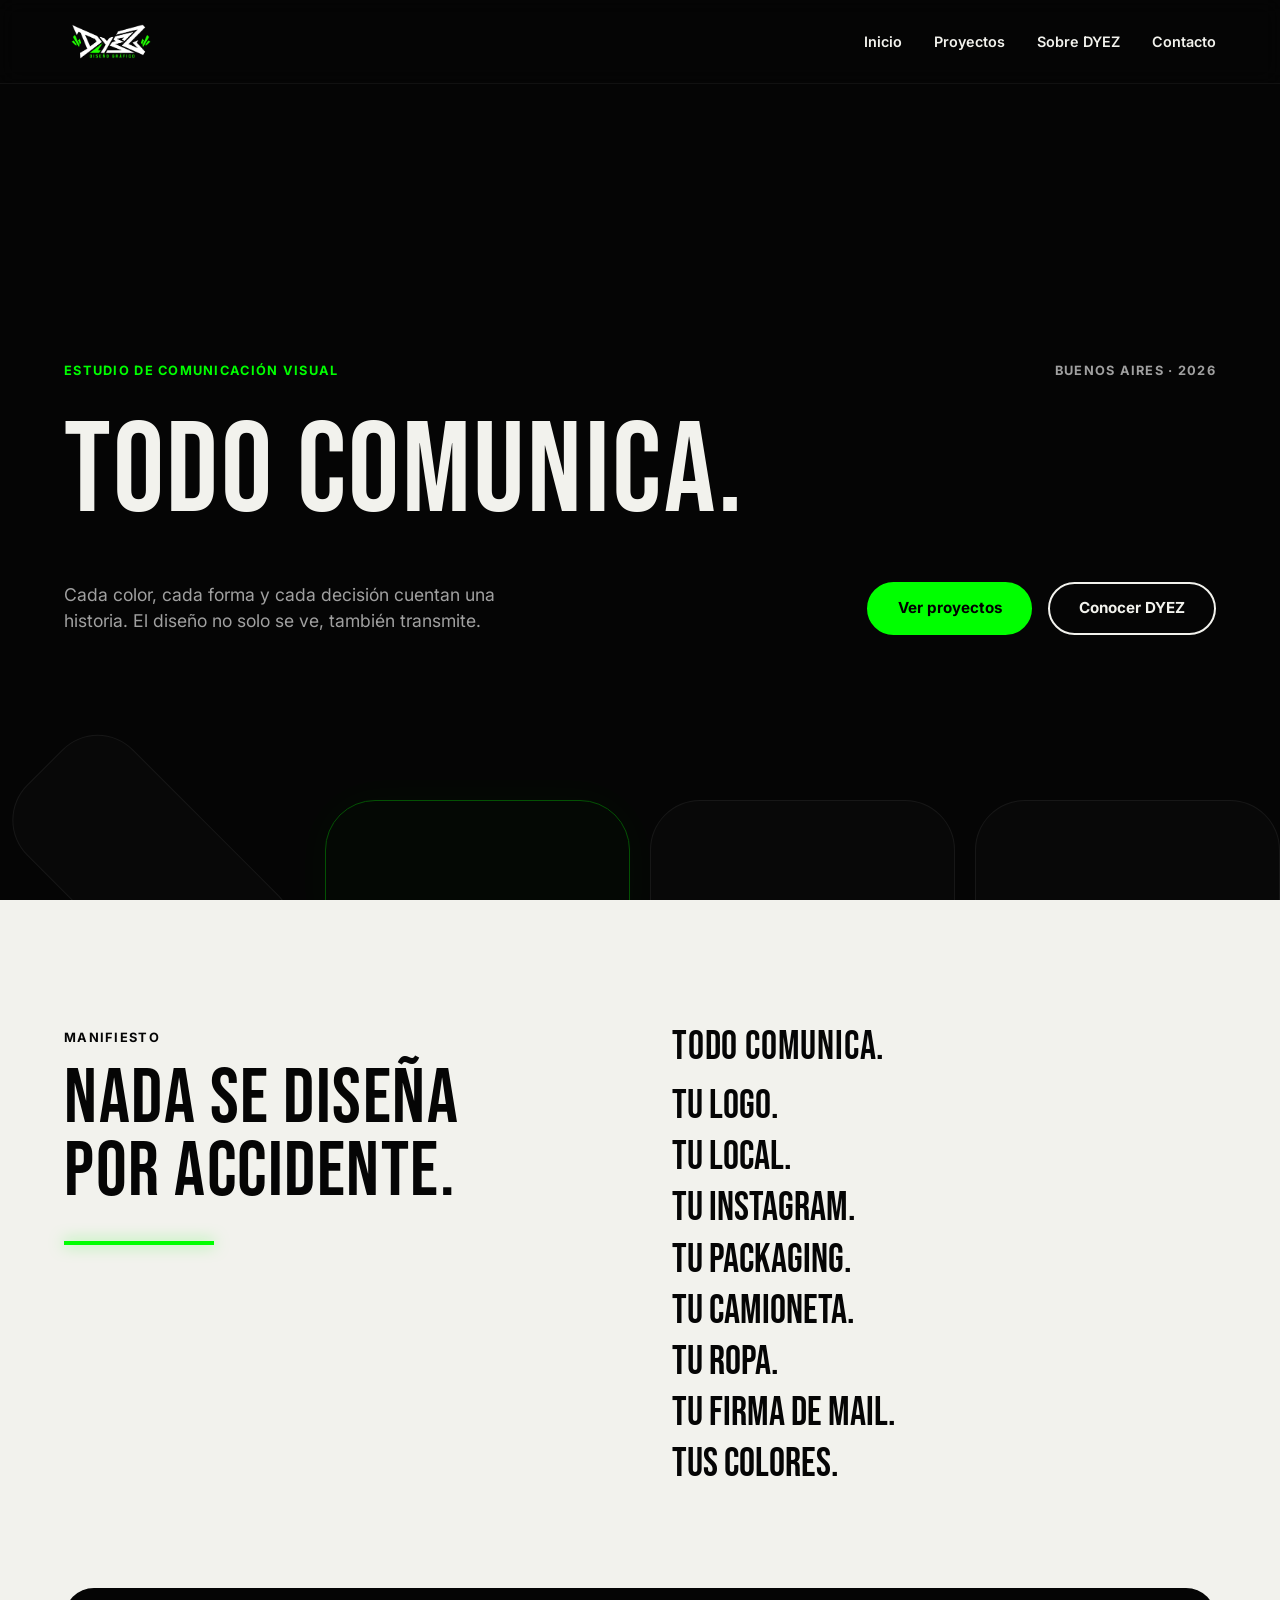
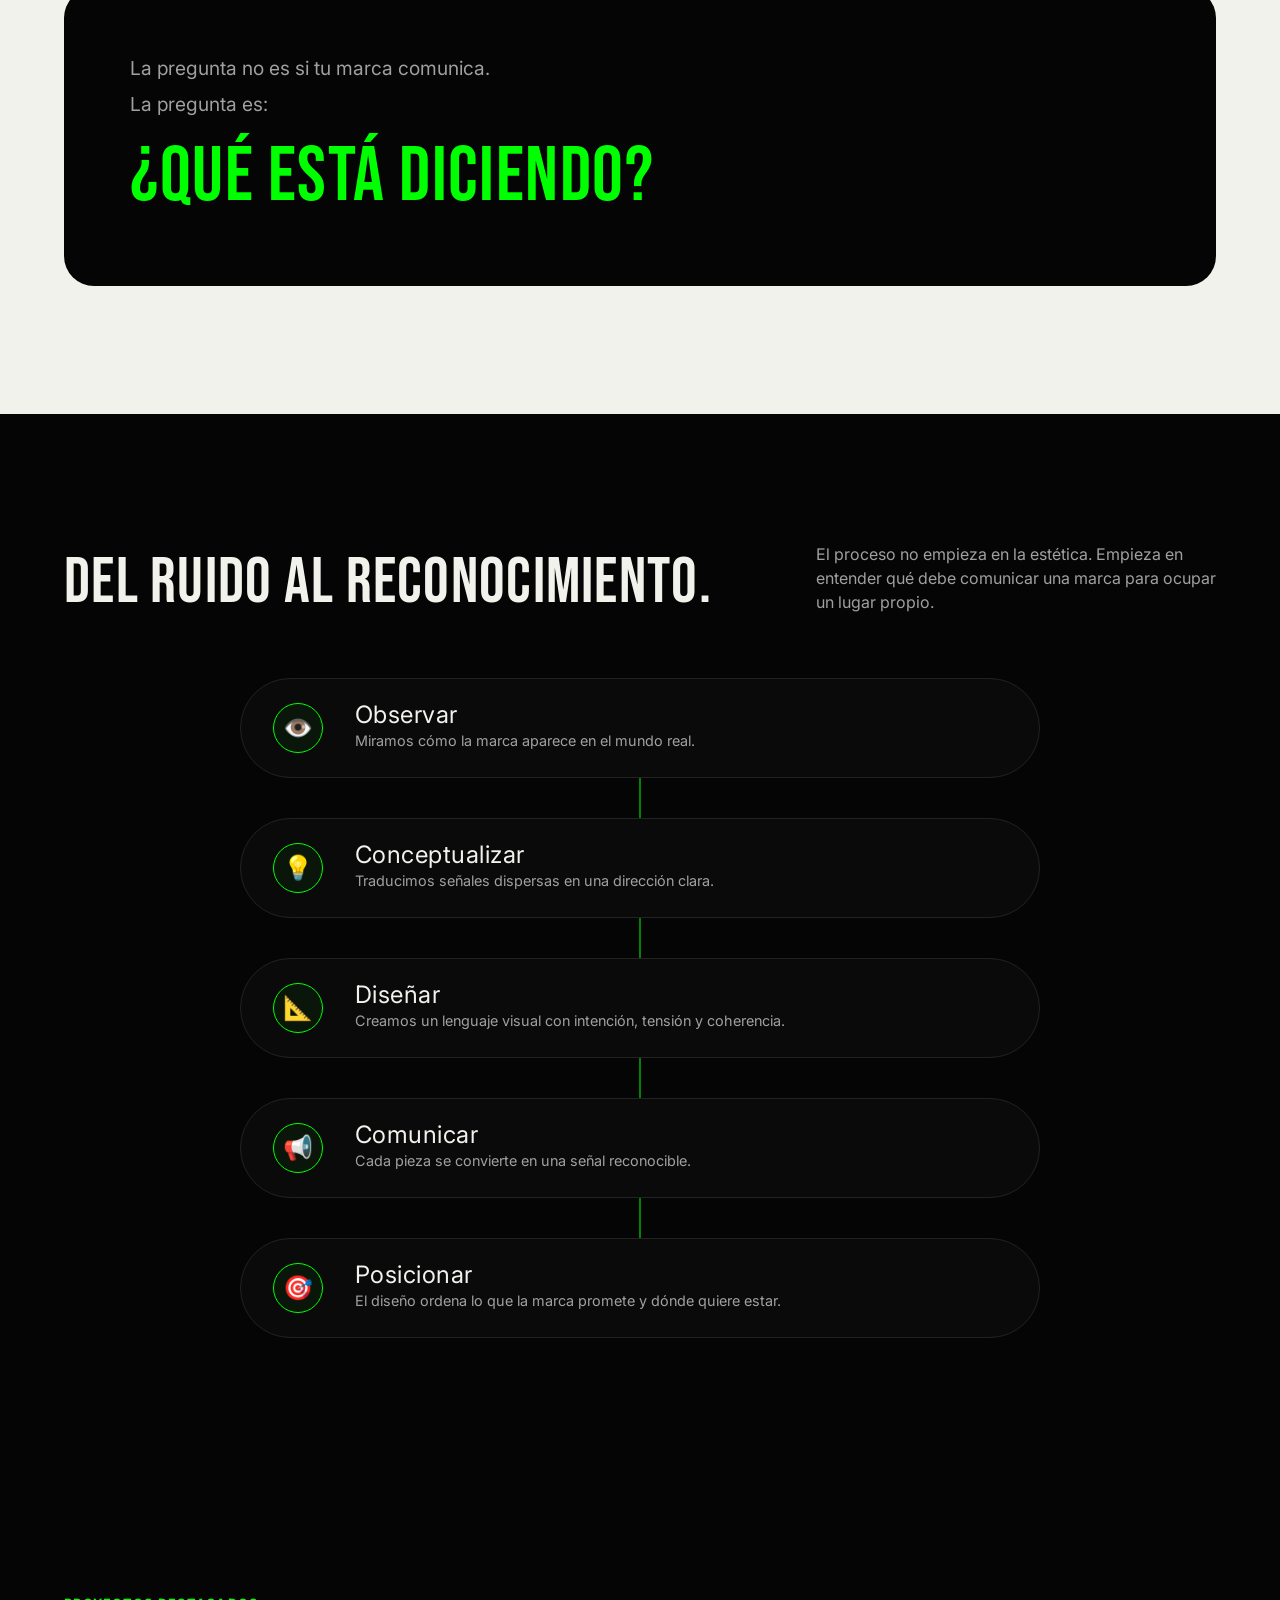
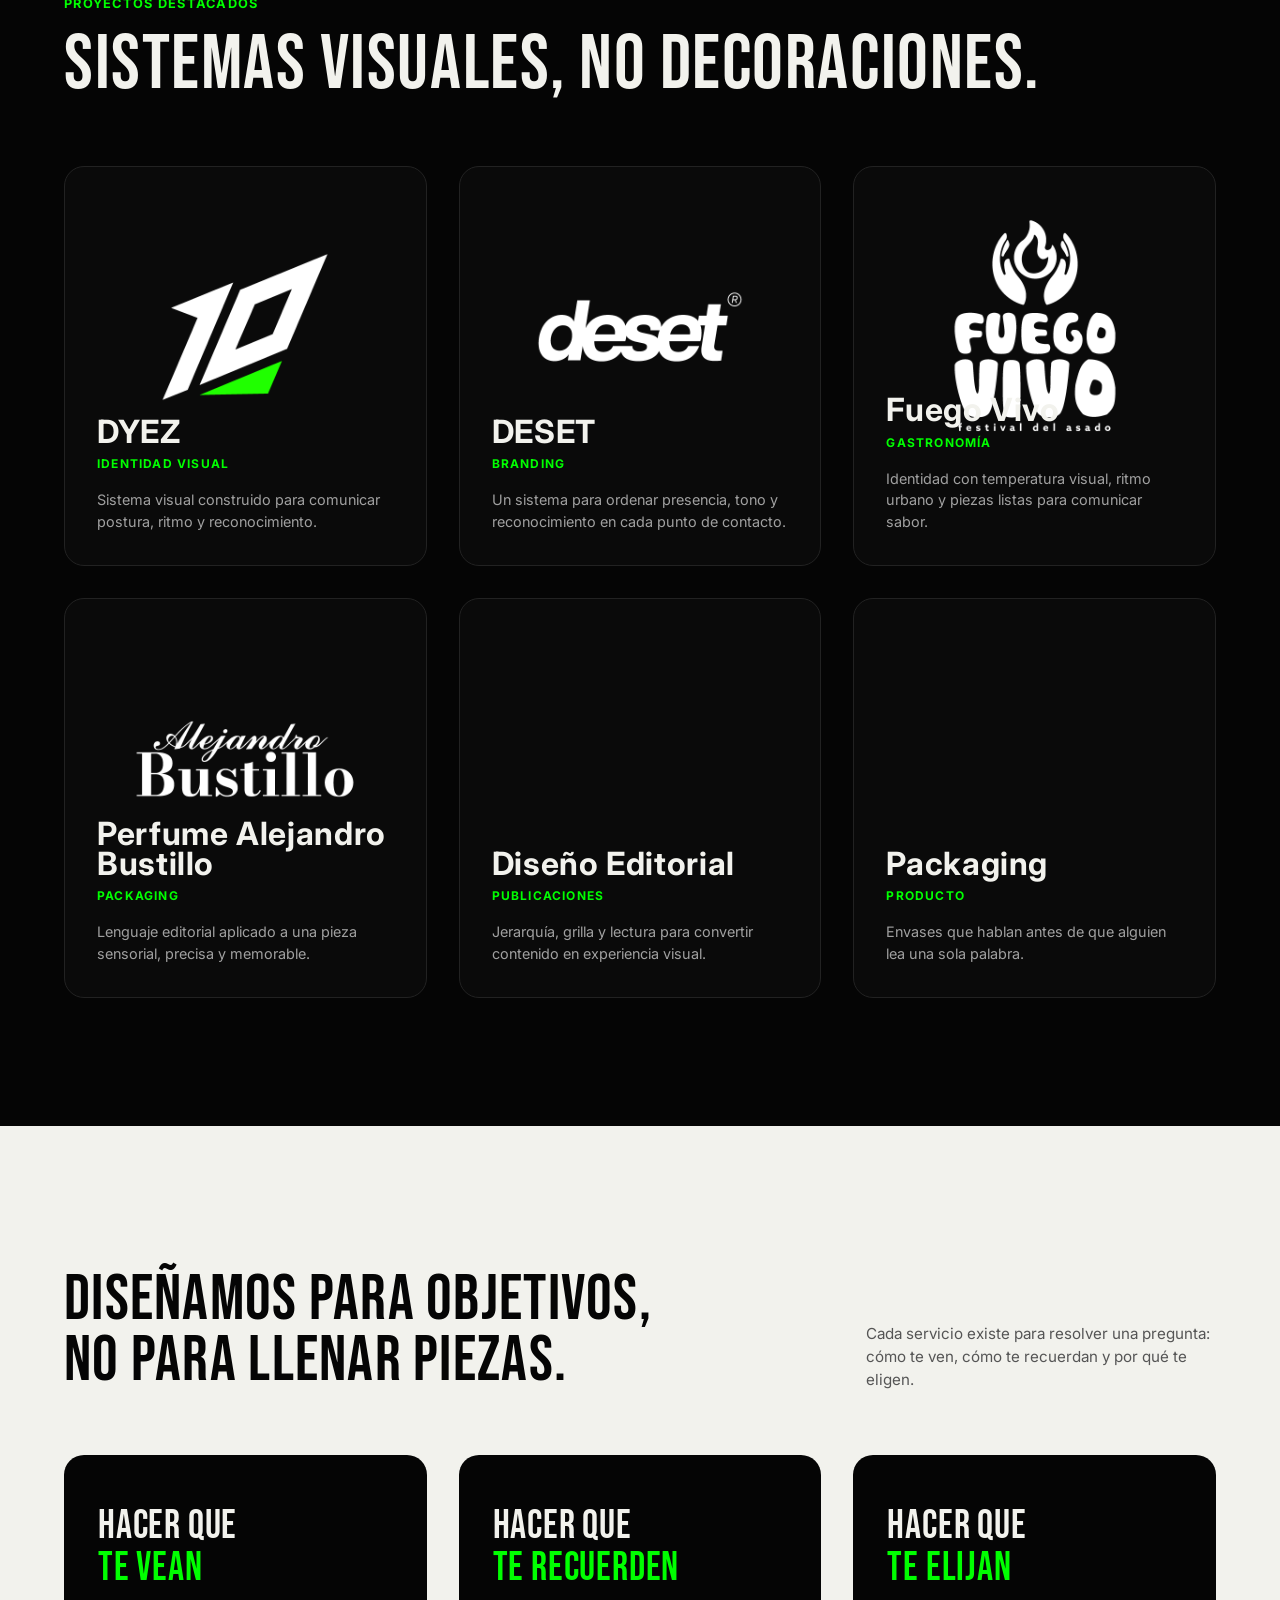
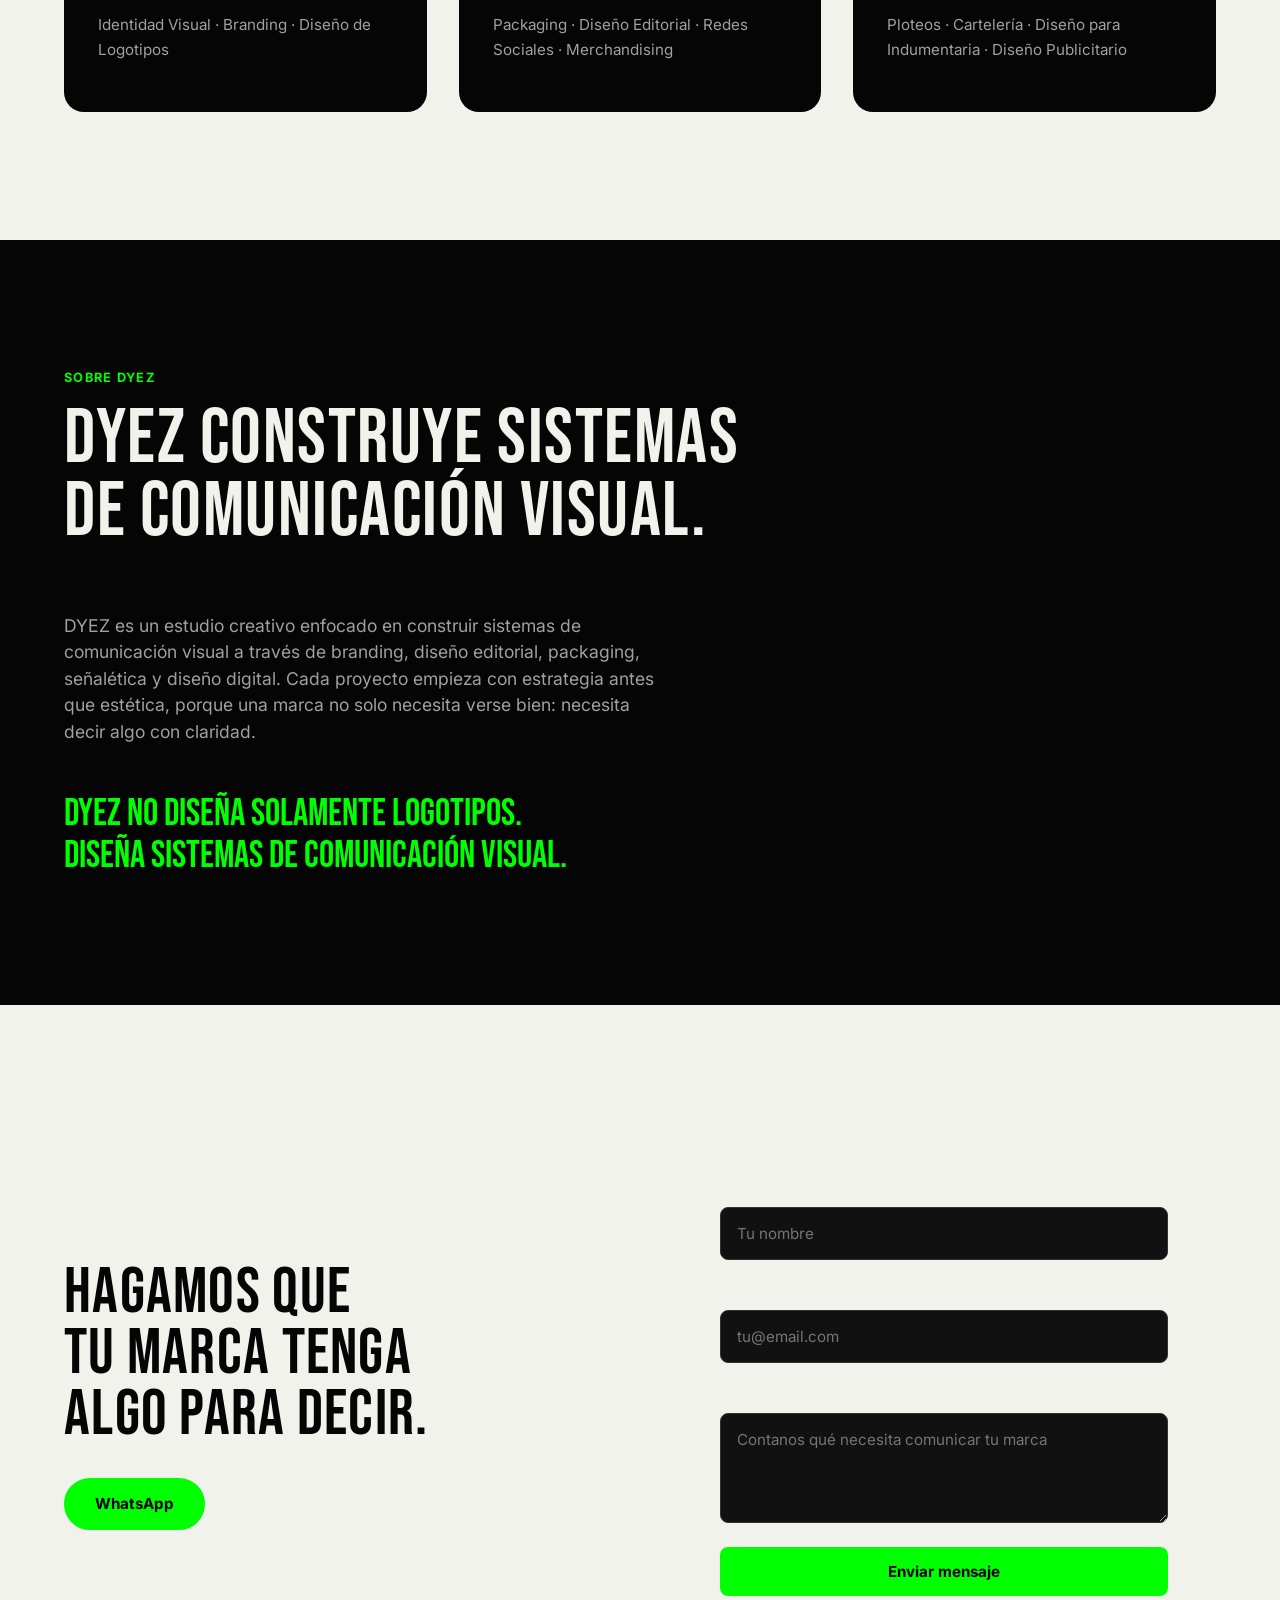
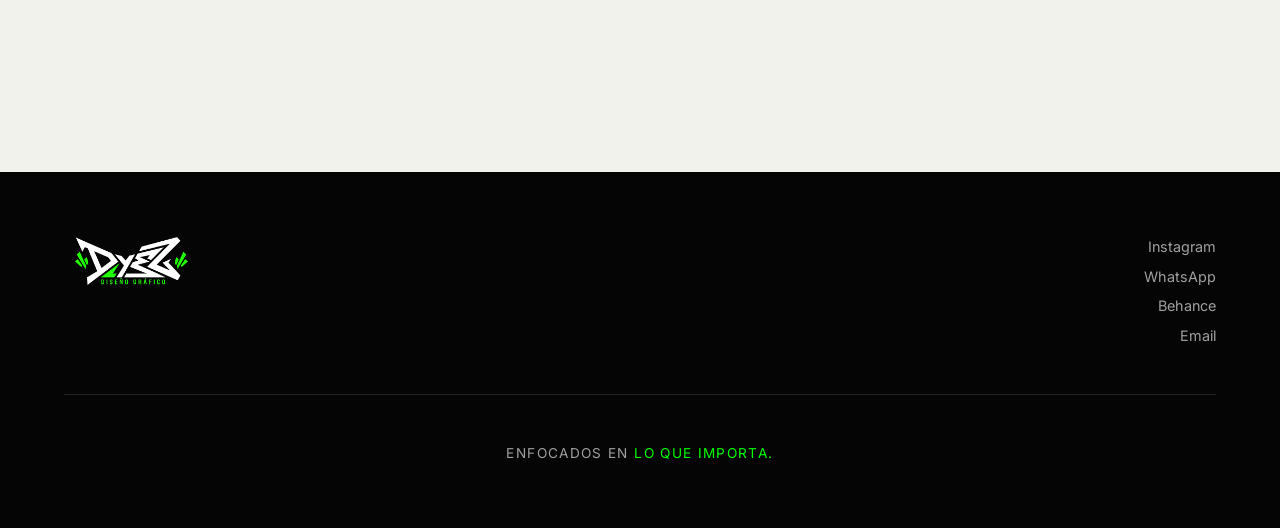
==== commit 5ea8489d: "index.html" ====
--- a/index.html
+++ b/index.html
@@ -5,8 +5,7 @@
     <meta name="viewport" content="width=device-width, initial-scale=1.0">
     <title>DYEZ — Diseño gráfico</title>
     <link rel="stylesheet" href="styles.css">
-    <link rel="icon" type="image/png" href="favicon-2.png">
-    
+<link rel="icon" type="image/png" href="./favicon-2.png">    
     <!-- Fuentes -->
     <link rel="preconnect" href="https://fonts.googleapis.com">
     <link rel="preconnect" href="https://fonts.gstatic.com" crossorigin>
@@ -328,4 +327,4 @@
     </script>
 
 </body>
-</html>+</html>
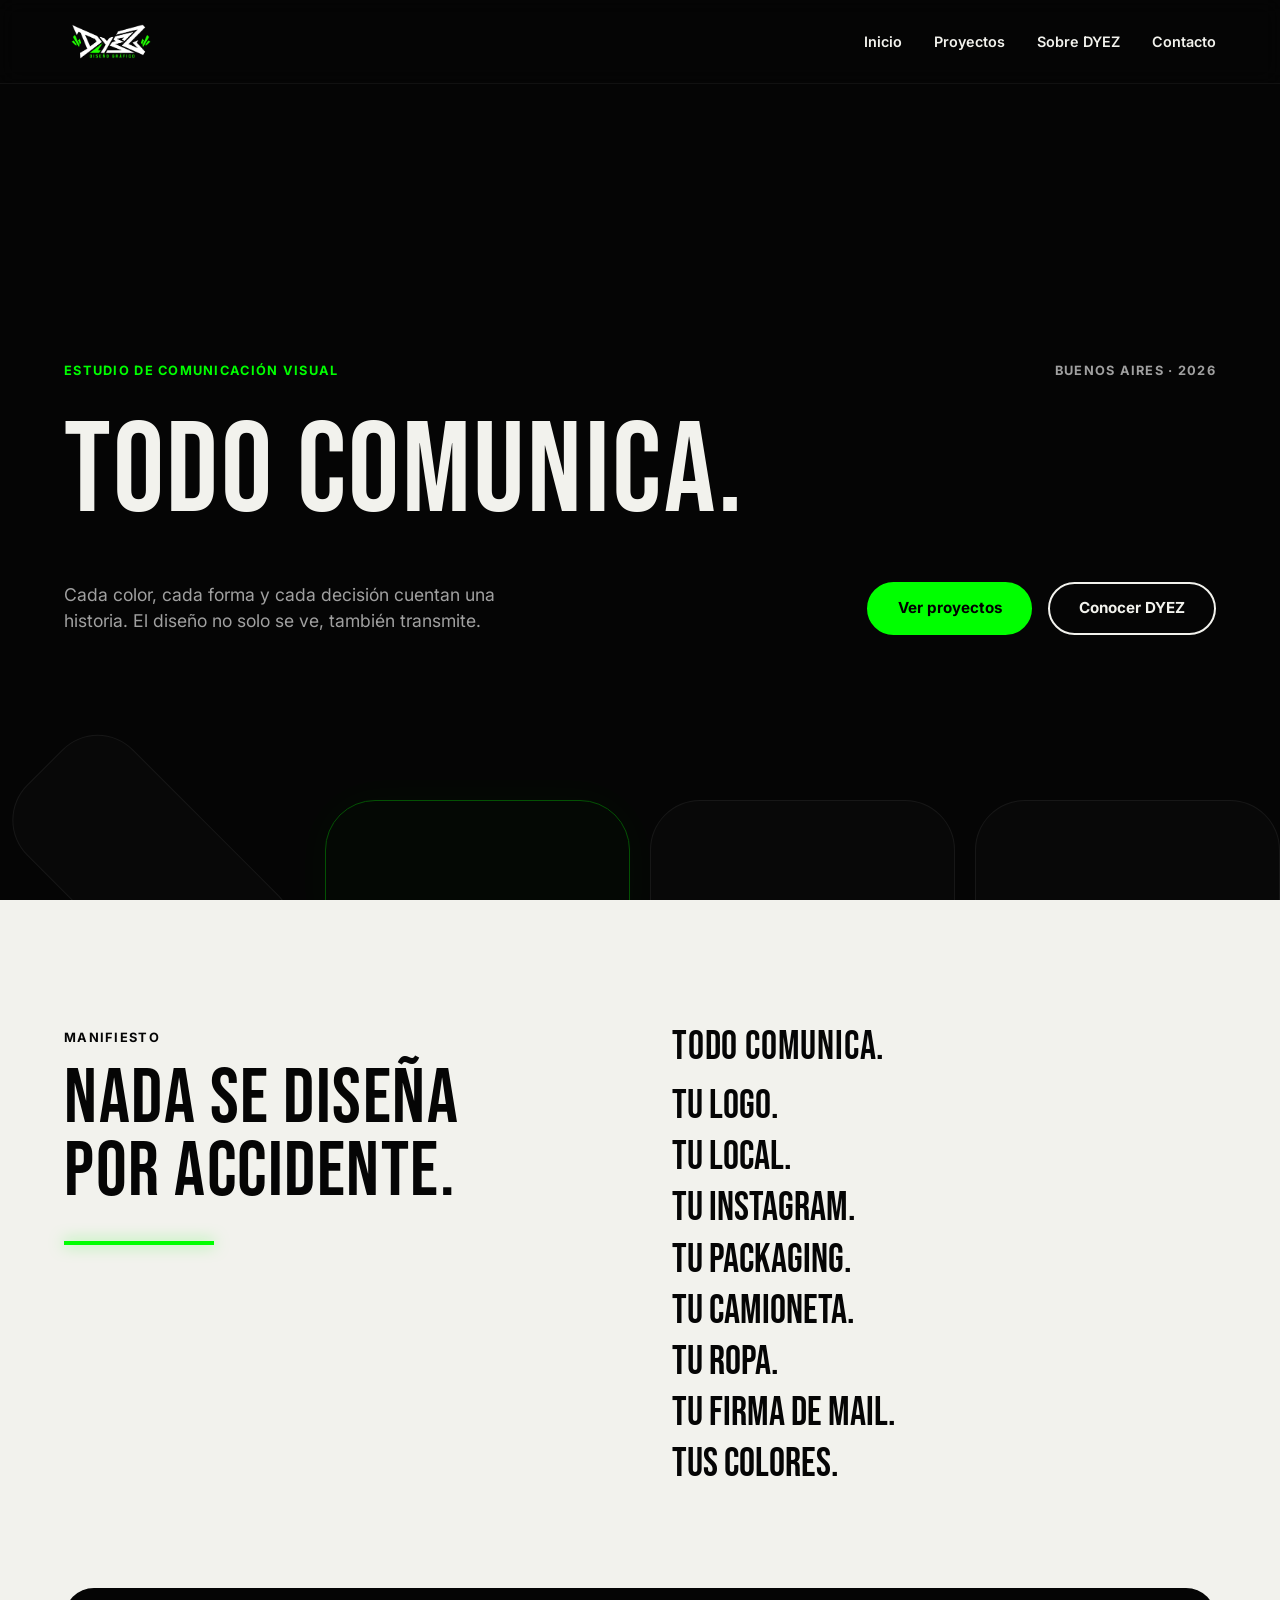
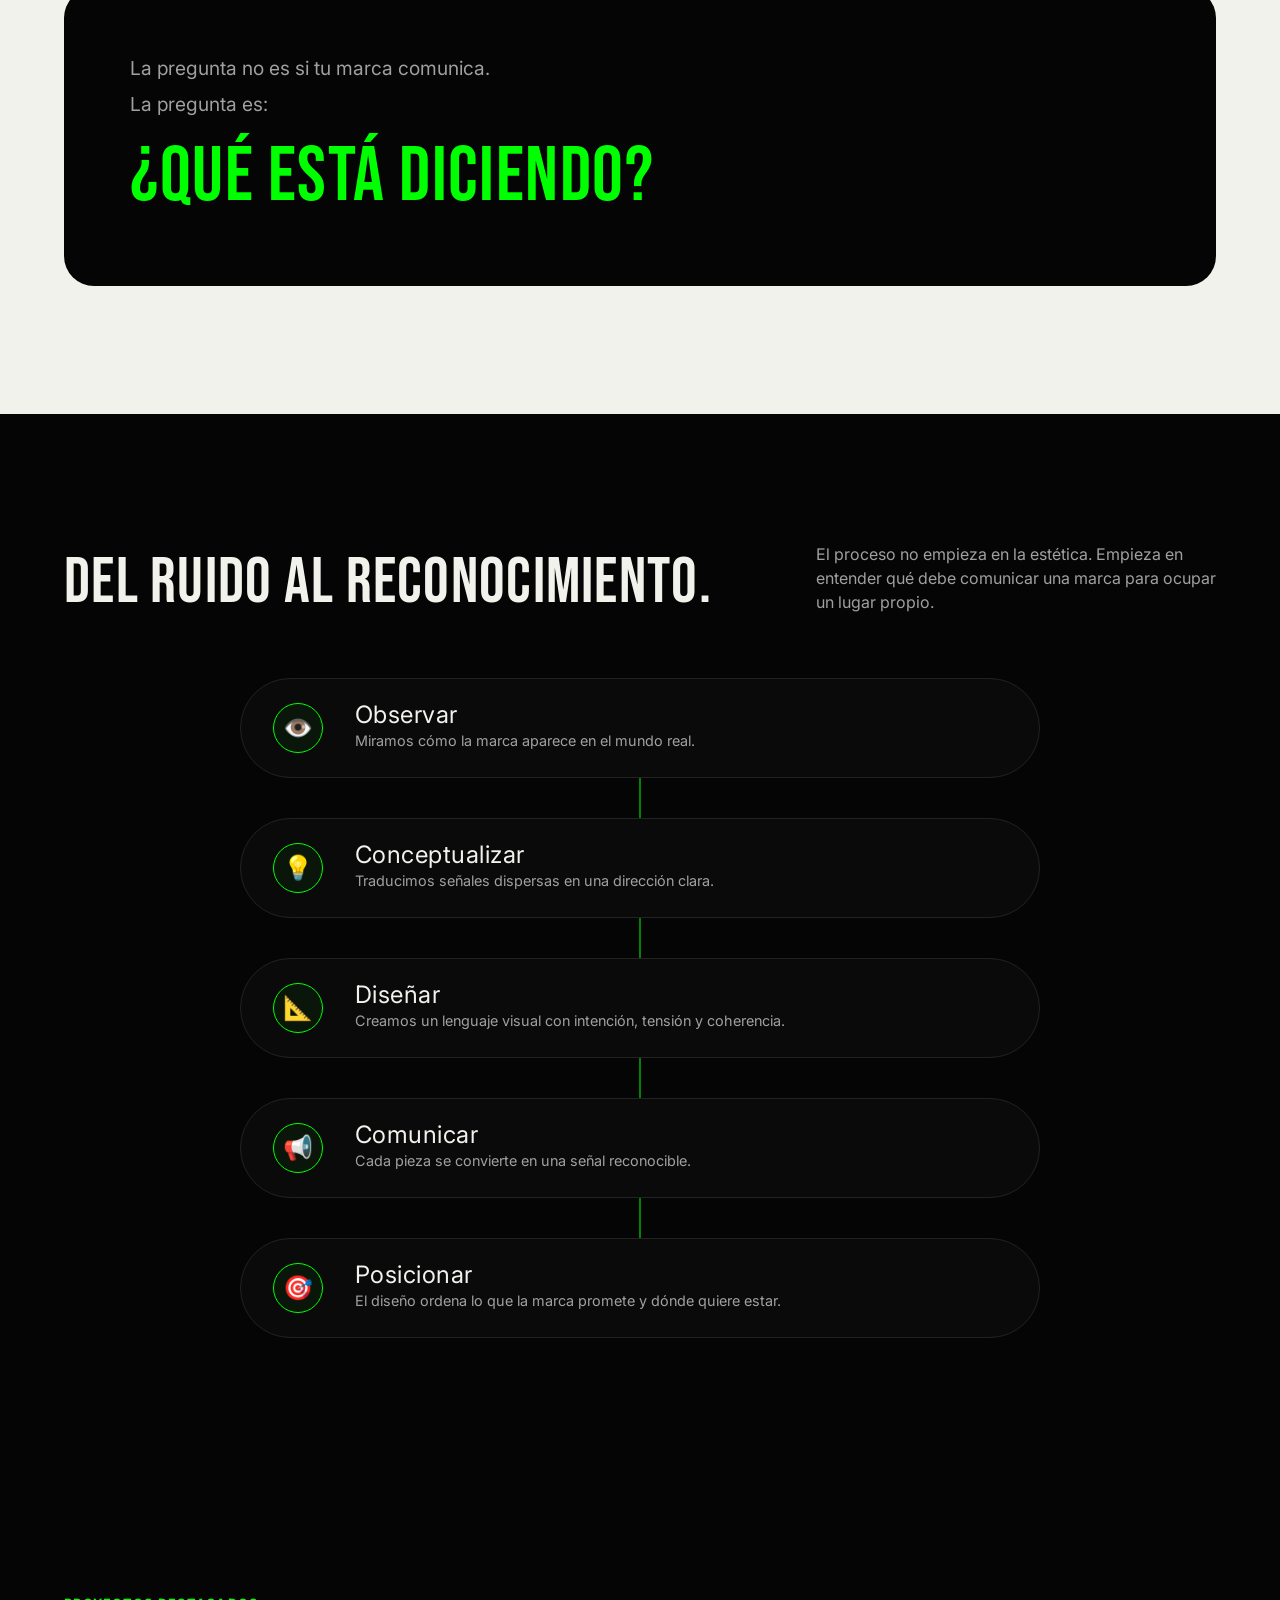
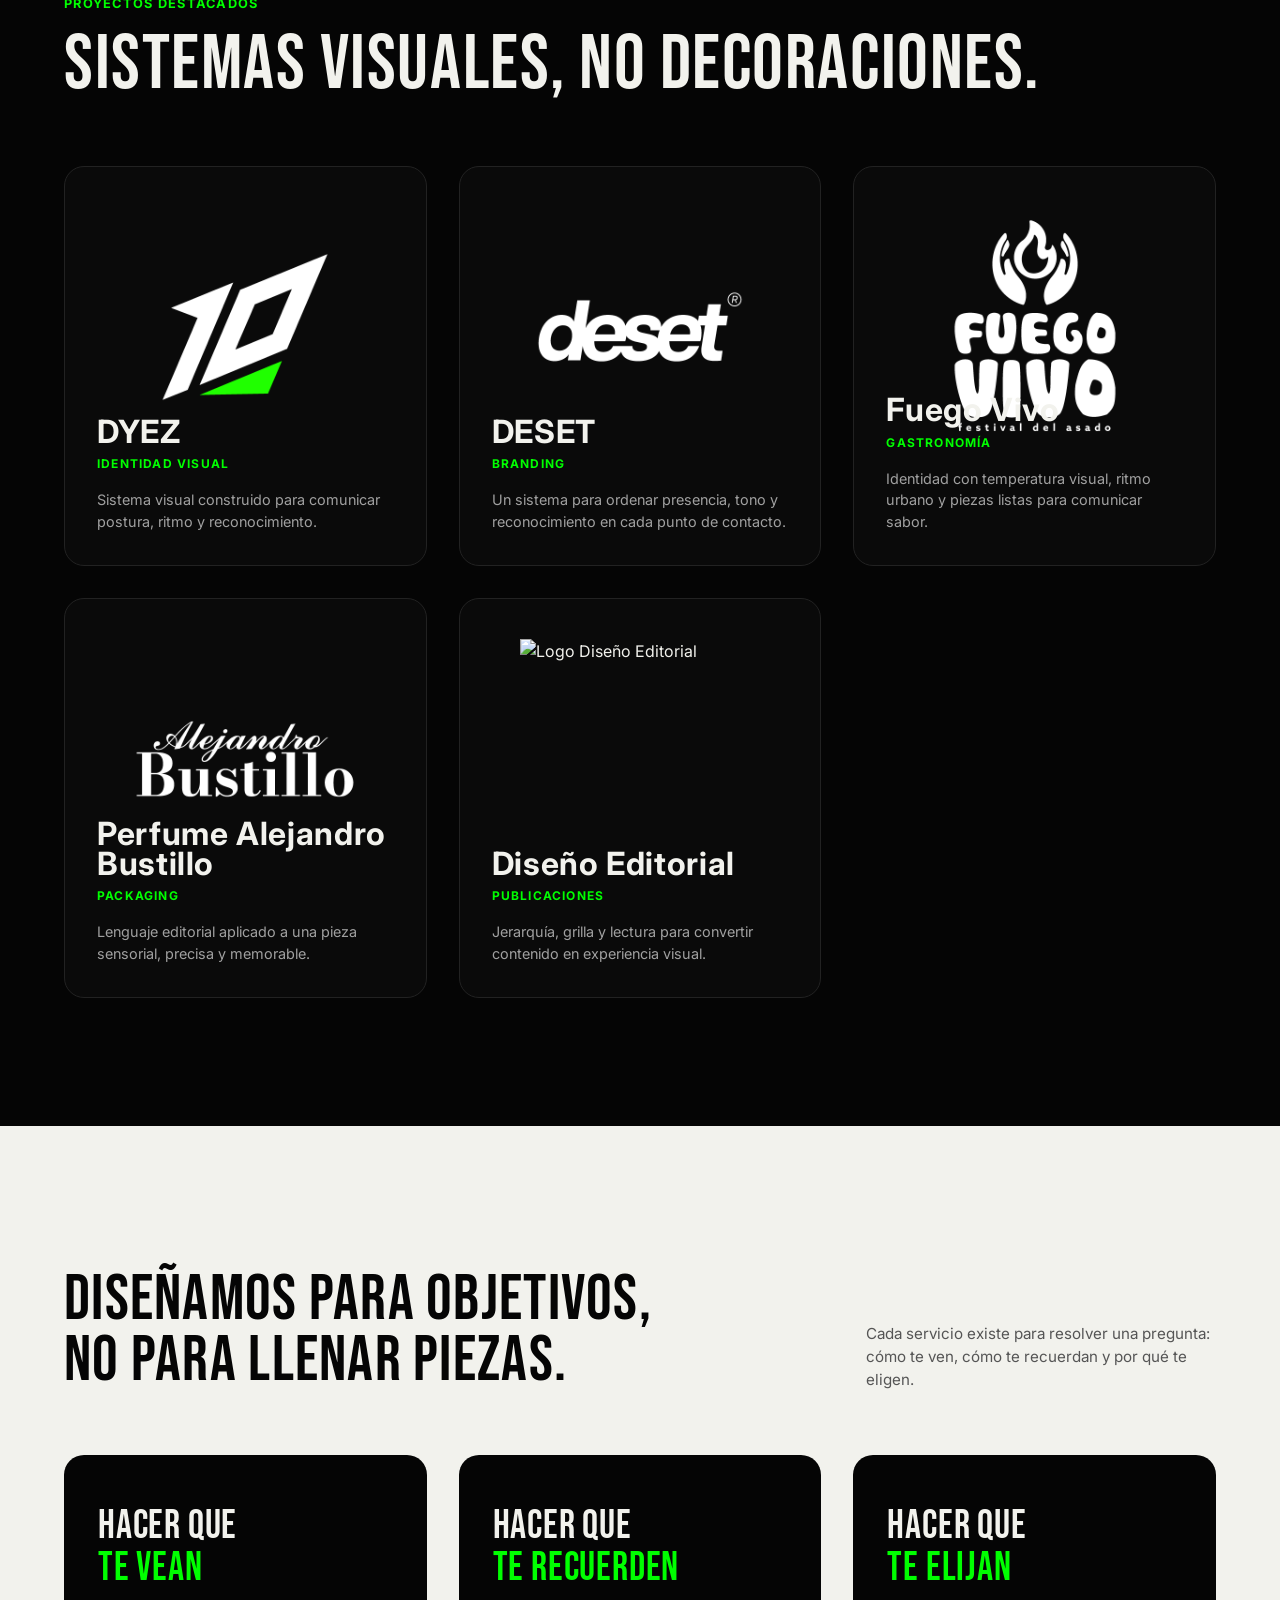
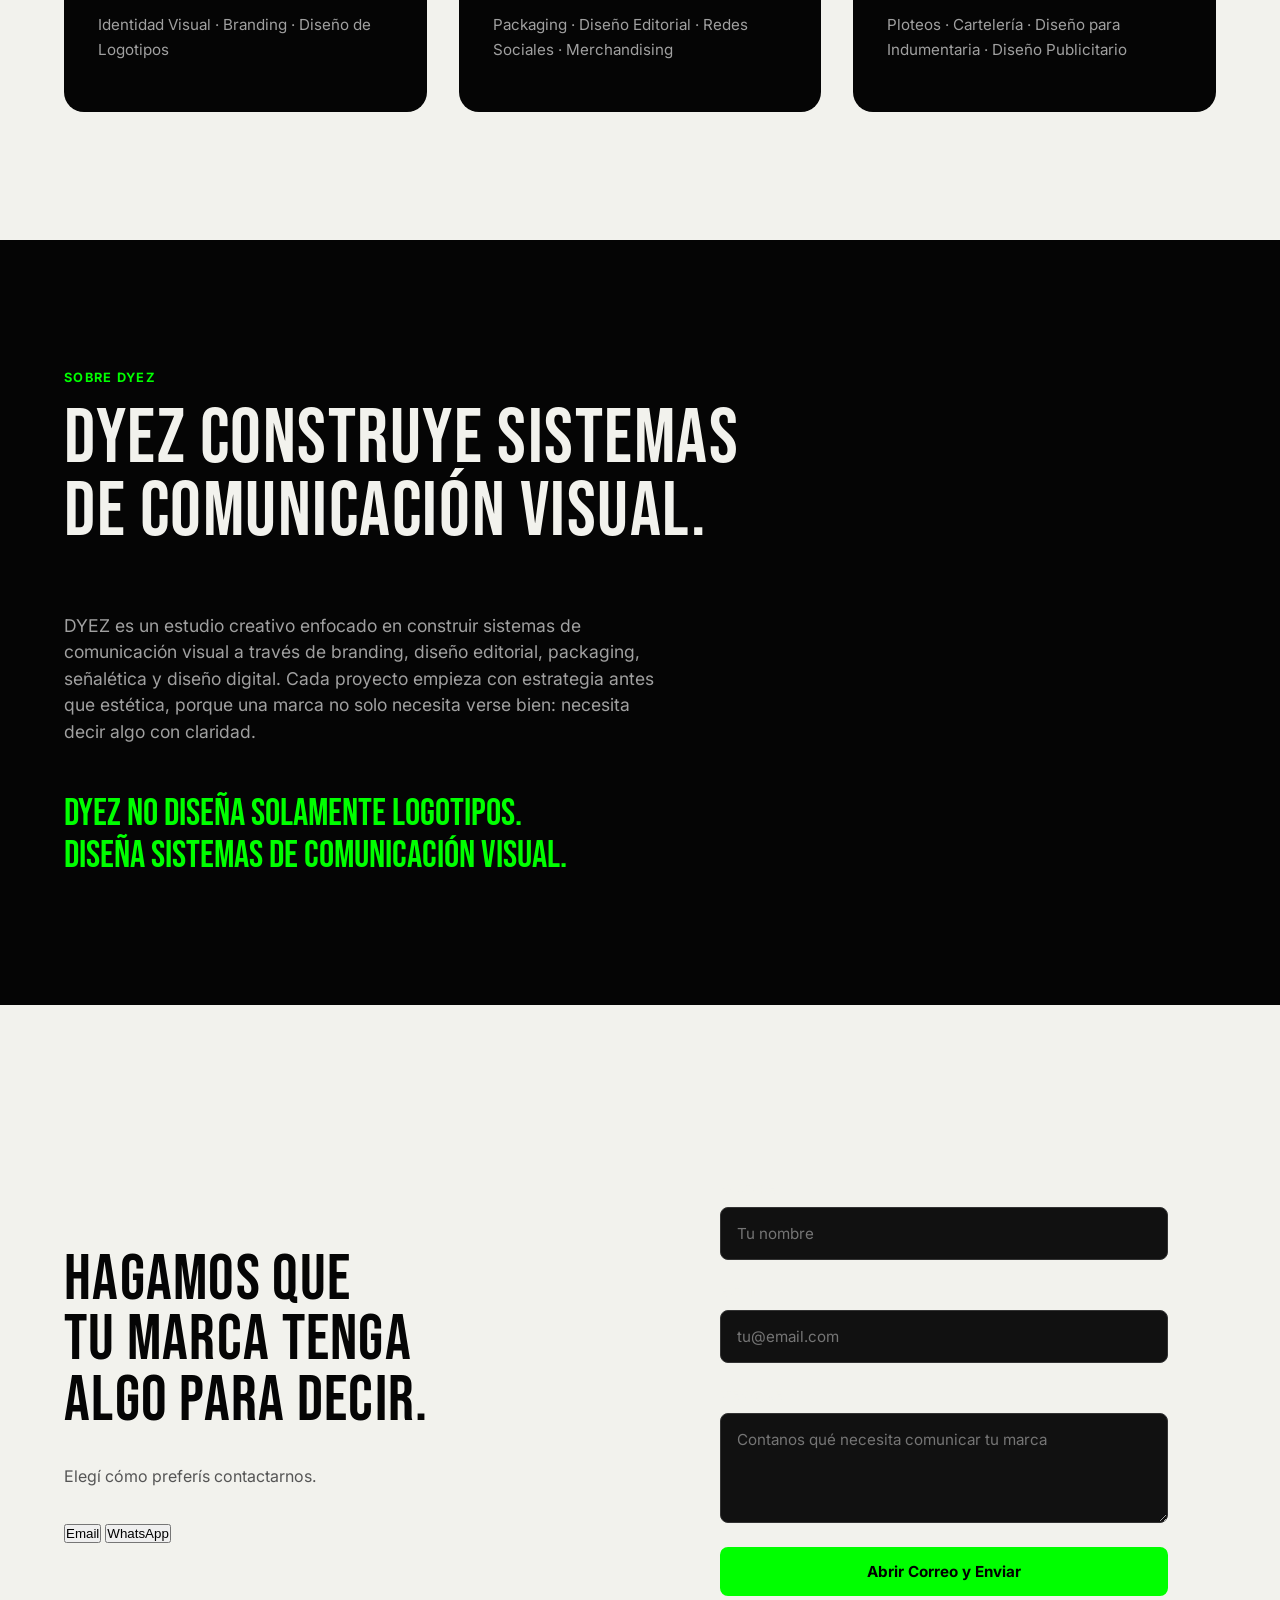
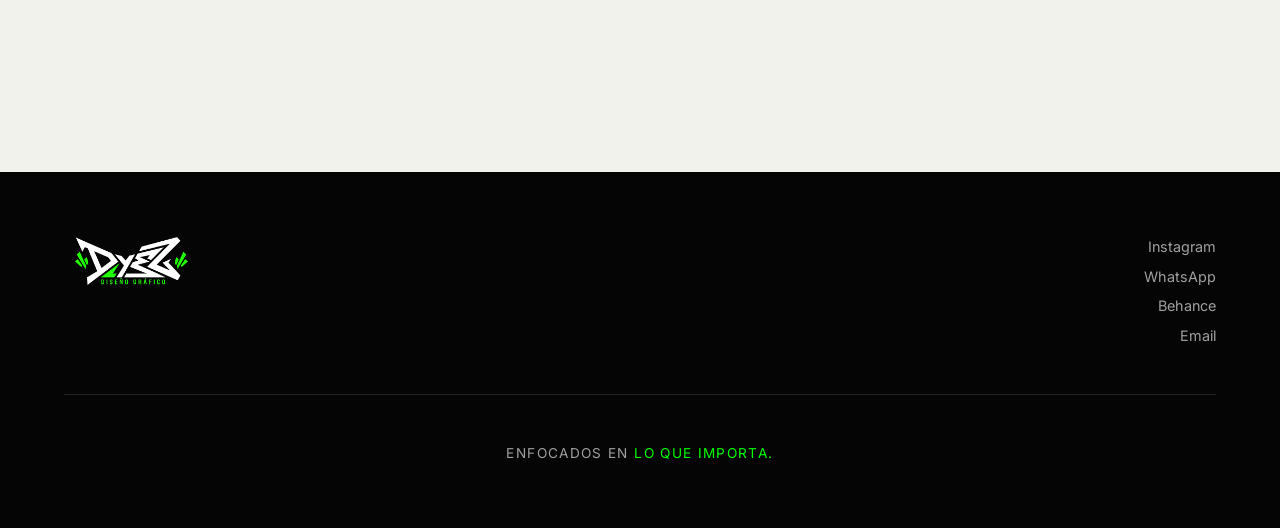
==== commit 49df6e57: "Update index.html" ====
--- a/index.html
+++ b/index.html
@@ -5,7 +5,8 @@
     <meta name="viewport" content="width=device-width, initial-scale=1.0">
     <title>DYEZ — Diseño gráfico</title>
     <link rel="stylesheet" href="styles.css">
-<link rel="icon" type="image/png" href="./favicon-2.png">    
+    <link rel="icon" type="image/png" href="favicon-2.png">
+    
     <!-- Fuentes -->
     <link rel="preconnect" href="https://fonts.googleapis.com">
     <link rel="preconnect" href="https://fonts.gstatic.com" crossorigin>
@@ -149,7 +150,7 @@
 
         <div class="grid-proyectos">
             
-            <!-- 👇 TARJETA DE DYEZ CON LOGO 👇 -->
+            <!-- 1. DYEZ -->
             <a href="proyecto-dyez.html" class="card-proyecto">
                 <div class="card-logo-wrapper">
                     <img src="favicon-2.png" alt="Logo DYEZ" class="card-logo">
@@ -161,7 +162,7 @@
                 </div>
             </a>
             
-            <!-- TARJETA DE DESET CON LOGO -->
+            <!-- 2. DESET -->
             <a href="proyecto-deset.html" class="card-proyecto">
                 <div class="card-logo-wrapper">
                     <img src="logo-deset.png" alt="Logo Deset" class="card-logo">
@@ -173,10 +174,9 @@
                 </div>
             </a>
             
-                       <!-- 👇 TARJETA DE FUEGO VIVO MODIFICADA 👇 -->
+            <!-- 3. FUEGO VIVO -->
             <a href="proyecto-fuego.html" class="card-proyecto">
                 <div class="card-logo-wrapper">
-                    <!-- Tu archivo se llama fuego-vivo-logo (asegurate de ponerle la extensión, ej: .png o .jpg) -->
                     <img src="fuego-vivo-logo.png" alt="Logo Fuego Vivo" class="card-logo">
                 </div>
                 <div class="card-contenido">
@@ -185,9 +185,8 @@
                     <p class="descripcion">Identidad con temperatura visual, ritmo urbano y piezas listas para comunicar sabor.</p>
                 </div>
             </a>
-            <!-- 👆 FIN TARJETA FUEGO VIVO 👆 -->
-            
-                       <!-- 👇 TARJETA DE PERFUME ALEJANDRO BUSTILLO 👇 -->
+            
+            <!-- 4. PERFUME ALEJANDRO BUSTILLO -->
             <a href="proyecto-perfume.html" class="card-proyecto">
                 <div class="card-logo-wrapper">
                     <img src="perfume-logo.png" alt="Logo Perfume Alejandro Bustillo" class="card-logo">
@@ -198,21 +197,16 @@
                     <p class="descripcion">Lenguaje editorial aplicado a una pieza sensorial, precisa y memorable.</p>
                 </div>
             </a>
-            <!-- 👆 FIN TARJETA PERFUME 👆 -->
-            
+            
+            <!-- 5. DISEÑO EDITORIAL -->
             <a href="proyecto-editorial.html" class="card-proyecto">
+                <div class="card-logo-wrapper">
+                    <img src="editorial-logo.png" alt="Logo Diseño Editorial" class="card-logo">
+                </div>
                 <div class="card-contenido">
                     <h3>Diseño Editorial</h3>
                     <p class="categoria text-green">PUBLICACIONES</p>
                     <p class="descripcion">Jerarquía, grilla y lectura para convertir contenido en experiencia visual.</p>
-                </div>
-            </a>
-            
-            <a href="proyecto-packaging.html" class="card-proyecto">
-                <div class="card-contenido">
-                    <h3>Packaging</h3>
-                    <p class="categoria text-green">PRODUCTO</p>
-                    <p class="descripcion">Envases que hablan antes de que alguien lea una sola palabra.</p>
                 </div>
             </a>
 
@@ -265,26 +259,46 @@
         <div class="contacto-grid">
             <div class="contacto-left">
                 <h2 class="title-dark">HAGAMOS QUE<br>TU MARCA TENGA<br>ALGO PARA DECIR.</h2>
-                <!-- Reemplazá el número por el tuyo -->
-                <a href="https://wa.me/542396609563" class="btn btn-primary" target="_blank">WhatsApp</a>
+                <p class="text-muted-dark" style="margin-bottom: 2rem;">Elegí cómo preferís contactarnos.</p>
+                
+                <!-- 👇 LOS BOTONES PARA CAMBIAR DE OPCIÓN 👇 -->
+                <div class="contacto-toggle">
+                    <button class="btn-toggle active" onclick="mostrarFormulario('email', this)">Email</button>
+                    <button class="btn-toggle" onclick="mostrarFormulario('whatsapp', this)">WhatsApp</button>
+                </div>
             </div>
             
             <div class="contacto-right bg-black">
-                <form class="contact-form">
-                    <div class="form-group">
-                        <label for="nombre">NOMBRE</label>
-                        <input type="text" id="nombre" placeholder="Tu nombre">
-                    </div>
-                    <div class="form-group">
-                        <label for="email">EMAIL</label>
-                        <input type="email" id="email" placeholder="tu@email.com">
-                    </div>
-                    <div class="form-group">
-                        <label for="mensaje">MENSAJE</label>
-                        <textarea id="mensaje" rows="4" placeholder="Contanos qué necesita comunicar tu marca"></textarea>
-                    </div>
-                    <button type="submit" class="btn btn-primary btn-full">Enviar mensaje</button>
-                </form>
+                
+                <!-- 👇 OPCIÓN A: FORMULARIO DE EMAIL (Visible por defecto) 👇 -->
+                <div id="opcion-email" class="opcion-contacto">
+                    <form action="mailto:dyez.dsgn@gmail.com" method="POST" enctype="text/plain" class="contact-form">
+                        <div class="form-group">
+                            <label for="nombre">NOMBRE</label>
+                            <input type="text" id="nombre" name="Nombre" placeholder="Tu nombre" required>
+                        </div>
+                        <div class="form-group">
+                            <label for="email">EMAIL</label>
+                            <input type="email" id="email" name="Email" placeholder="tu@email.com" required>
+                        </div>
+                        <div class="form-group">
+                            <label for="mensaje">MENSAJE</label>
+                            <textarea id="mensaje" name="Mensaje" rows="4" placeholder="Contanos qué necesita comunicar tu marca" required></textarea>
+                        </div>
+                        <button type="submit" class="btn btn-primary btn-full">Abrir Correo y Enviar</button>
+                    </form>
+                </div>
+
+                <!-- 👇 OPCIÓN B: WHATSAPP (Oculto por defecto) 👇 -->
+                <div id="opcion-whatsapp" class="opcion-contacto" style="display: none; text-align: center; padding: 2rem 0;">
+                    <h3 class="text-green" style="font-family: var(--font-body); margin-bottom: 1rem; font-size: 1.5rem;">Hablemos por WhatsApp</h3>
+                    <p class="text-muted" style="margin-bottom: 2rem;">Hacé clic en el botón de abajo para iniciar una conversación directa con nosotros.</p>
+                    
+                    <a href="https://wa.me/542396609563?text=Hola%20DYEZ!%20Me%20gustar%C3%ADa%20consultar%20por%20un%20proyecto." class="btn btn-primary" target="_blank" style="font-size: 1.1rem; padding: 1rem 2rem;">
+                        Ir a WhatsApp
+                    </a>
+                </div>
+
             </div>
         </div>
     </section>
@@ -307,8 +321,9 @@
         </div>
     </footer>
     
-    <!-- ===== SCRIPT DEL CURSOR ===== -->
+    <!-- ===== SCRIPTS ===== -->
     <script>
+        // 1. Efecto del cursor en el Hero
         const heroSection = document.querySelector('.hero');
         const cursor = document.getElementById('custom-cursor');
 
@@ -324,6 +339,19 @@
         heroSection.addEventListener('mouseleave', () => {
             cursor.style.opacity = '0';
         });
+
+        // 2. Función para cambiar entre Email y WhatsApp
+        function mostrarFormulario(opcion, boton) {
+            document.getElementById('opcion-email').style.display = 'none';
+            document.getElementById('opcion-whatsapp').style.display = 'none';
+            
+            document.getElementById('opcion-' + opcion).style.display = 'flex';
+            
+            const botones = document.querySelectorAll('.btn-toggle');
+            botones.forEach(btn => btn.classList.remove('active'));
+            
+            boton.classList.add('active');
+        }
     </script>
 
 </body>
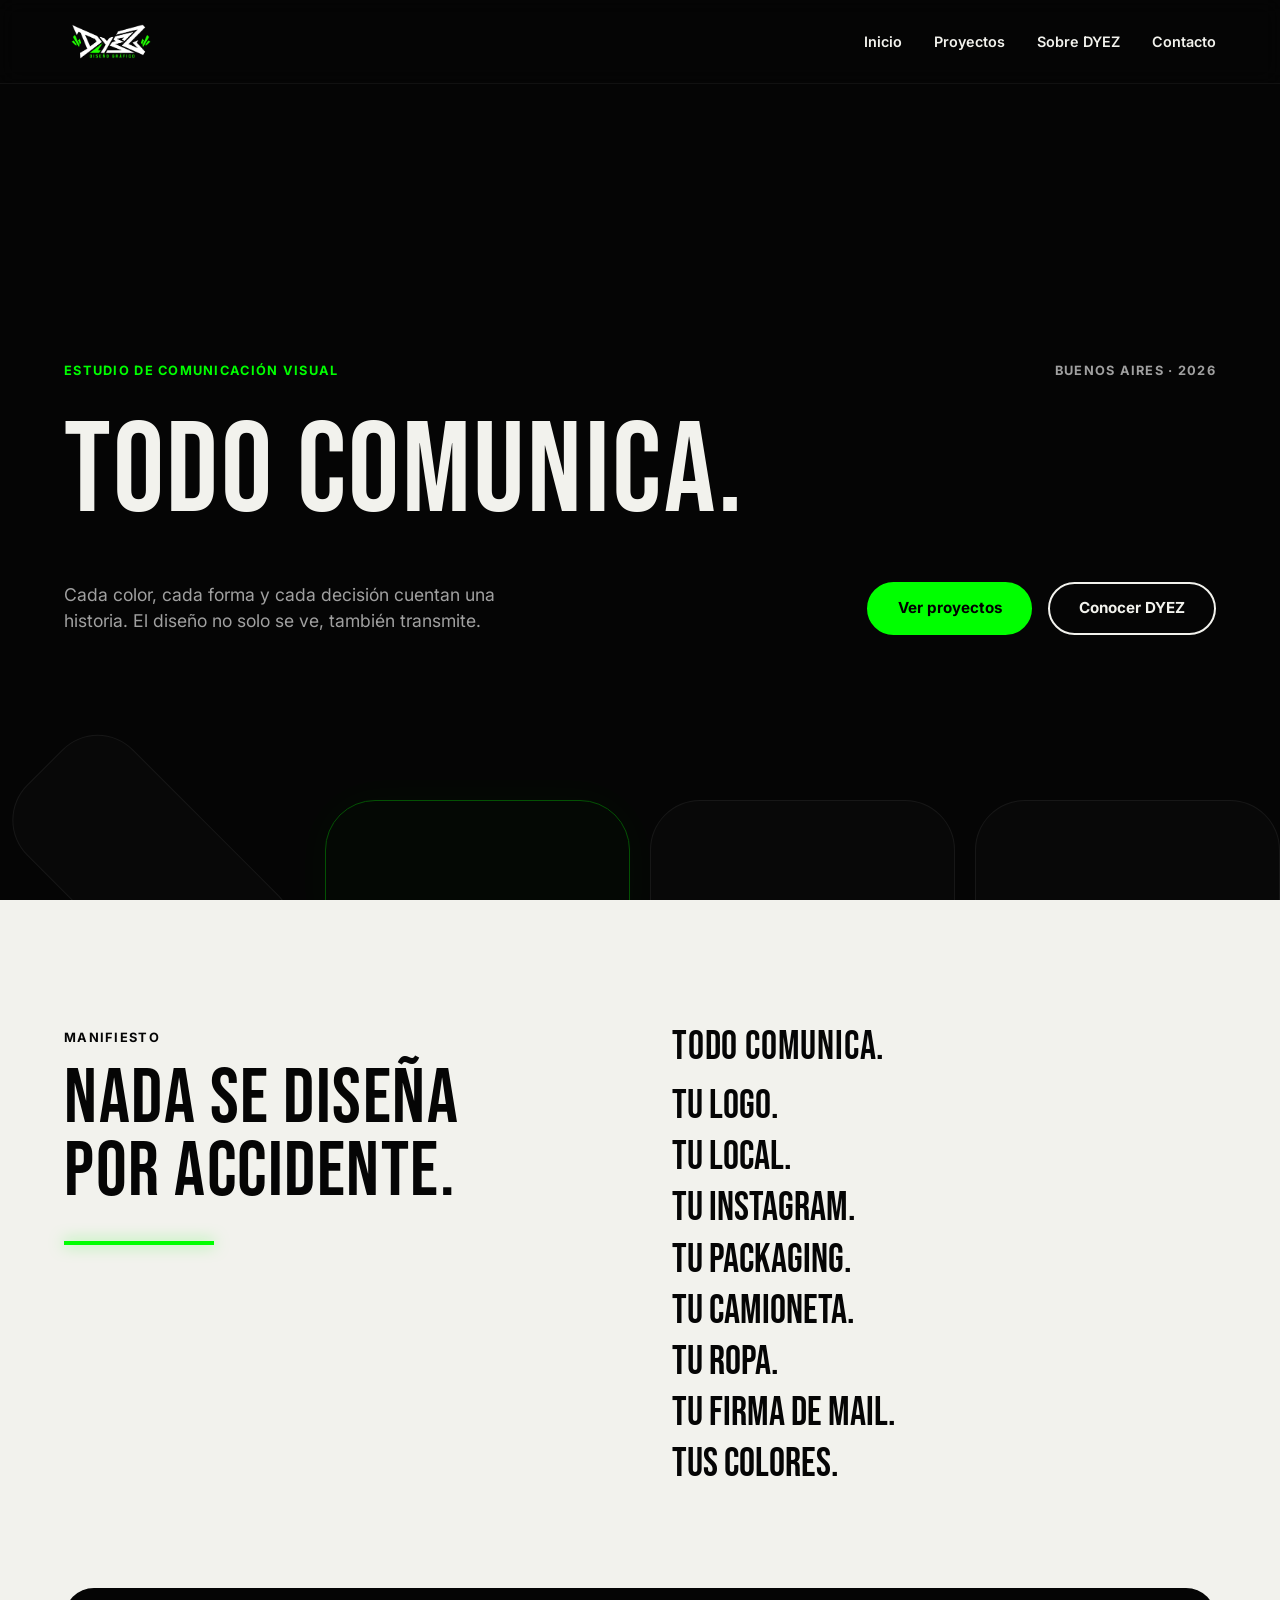
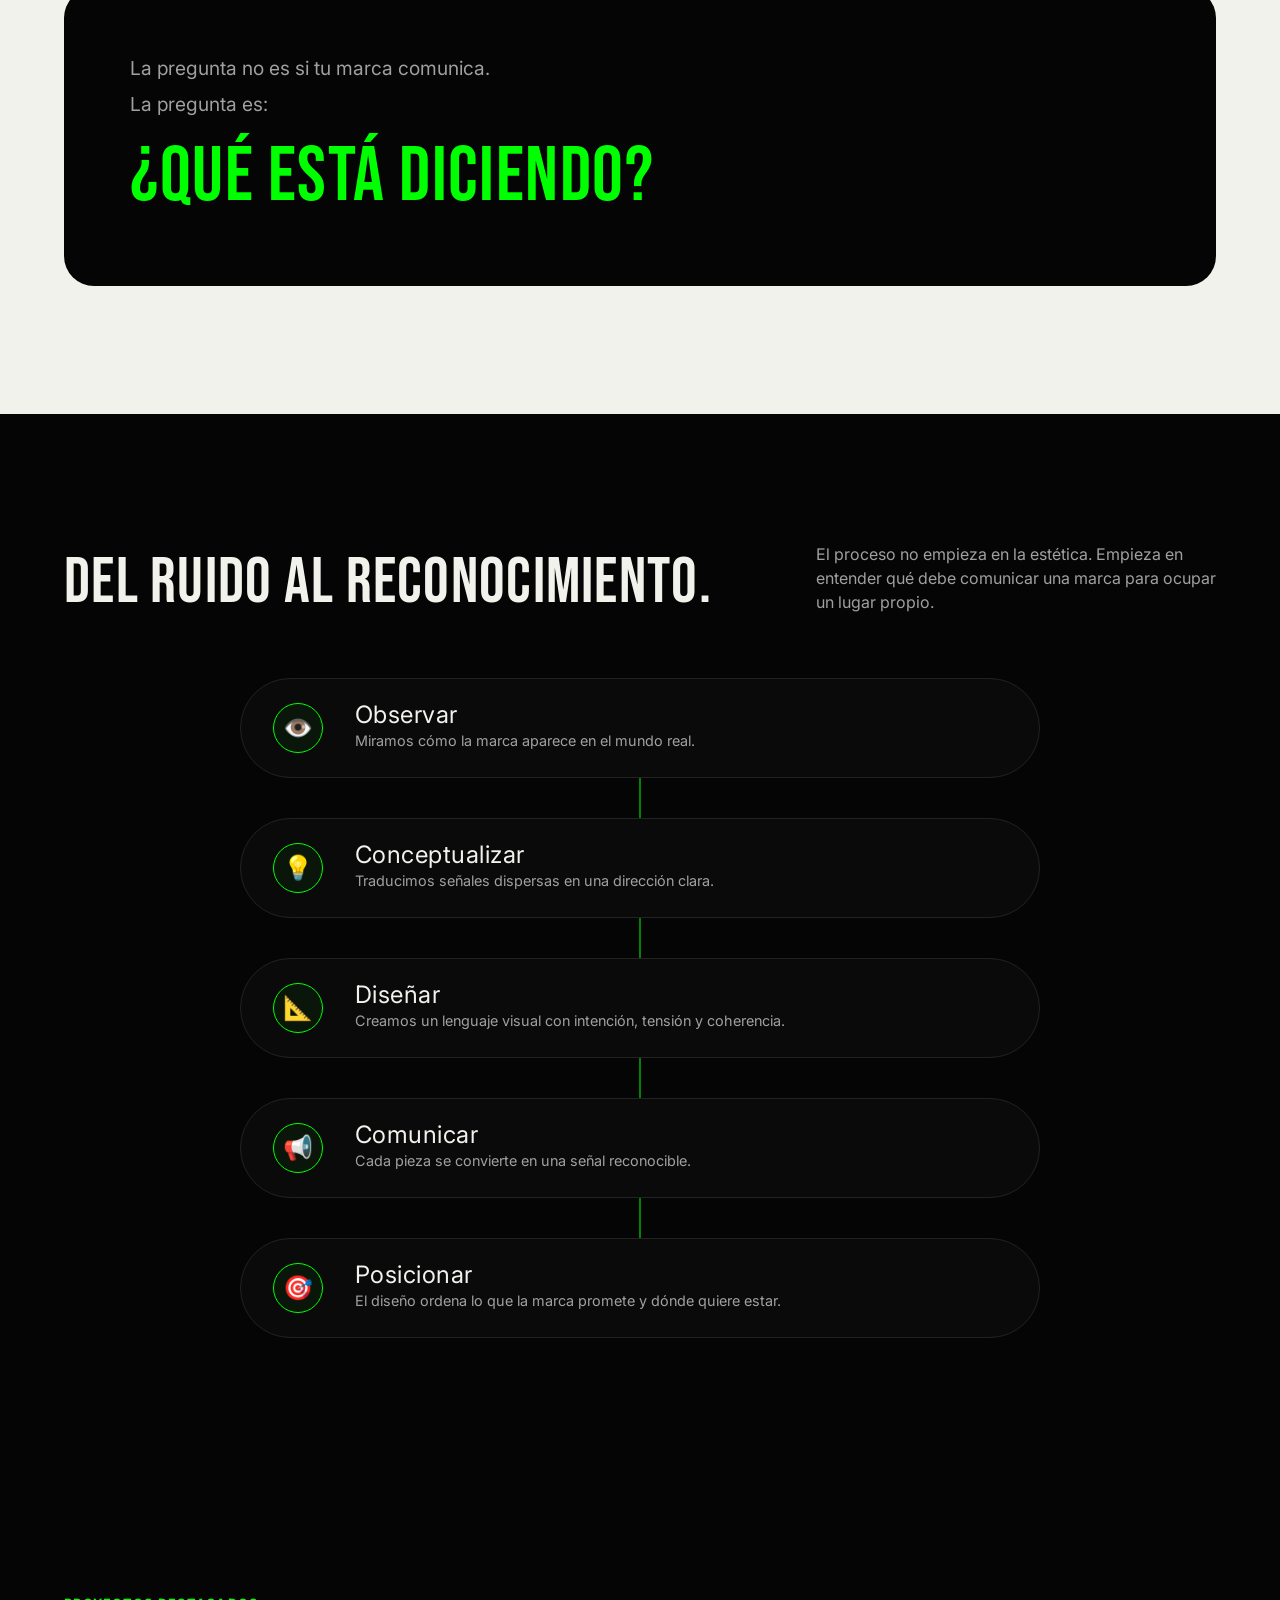
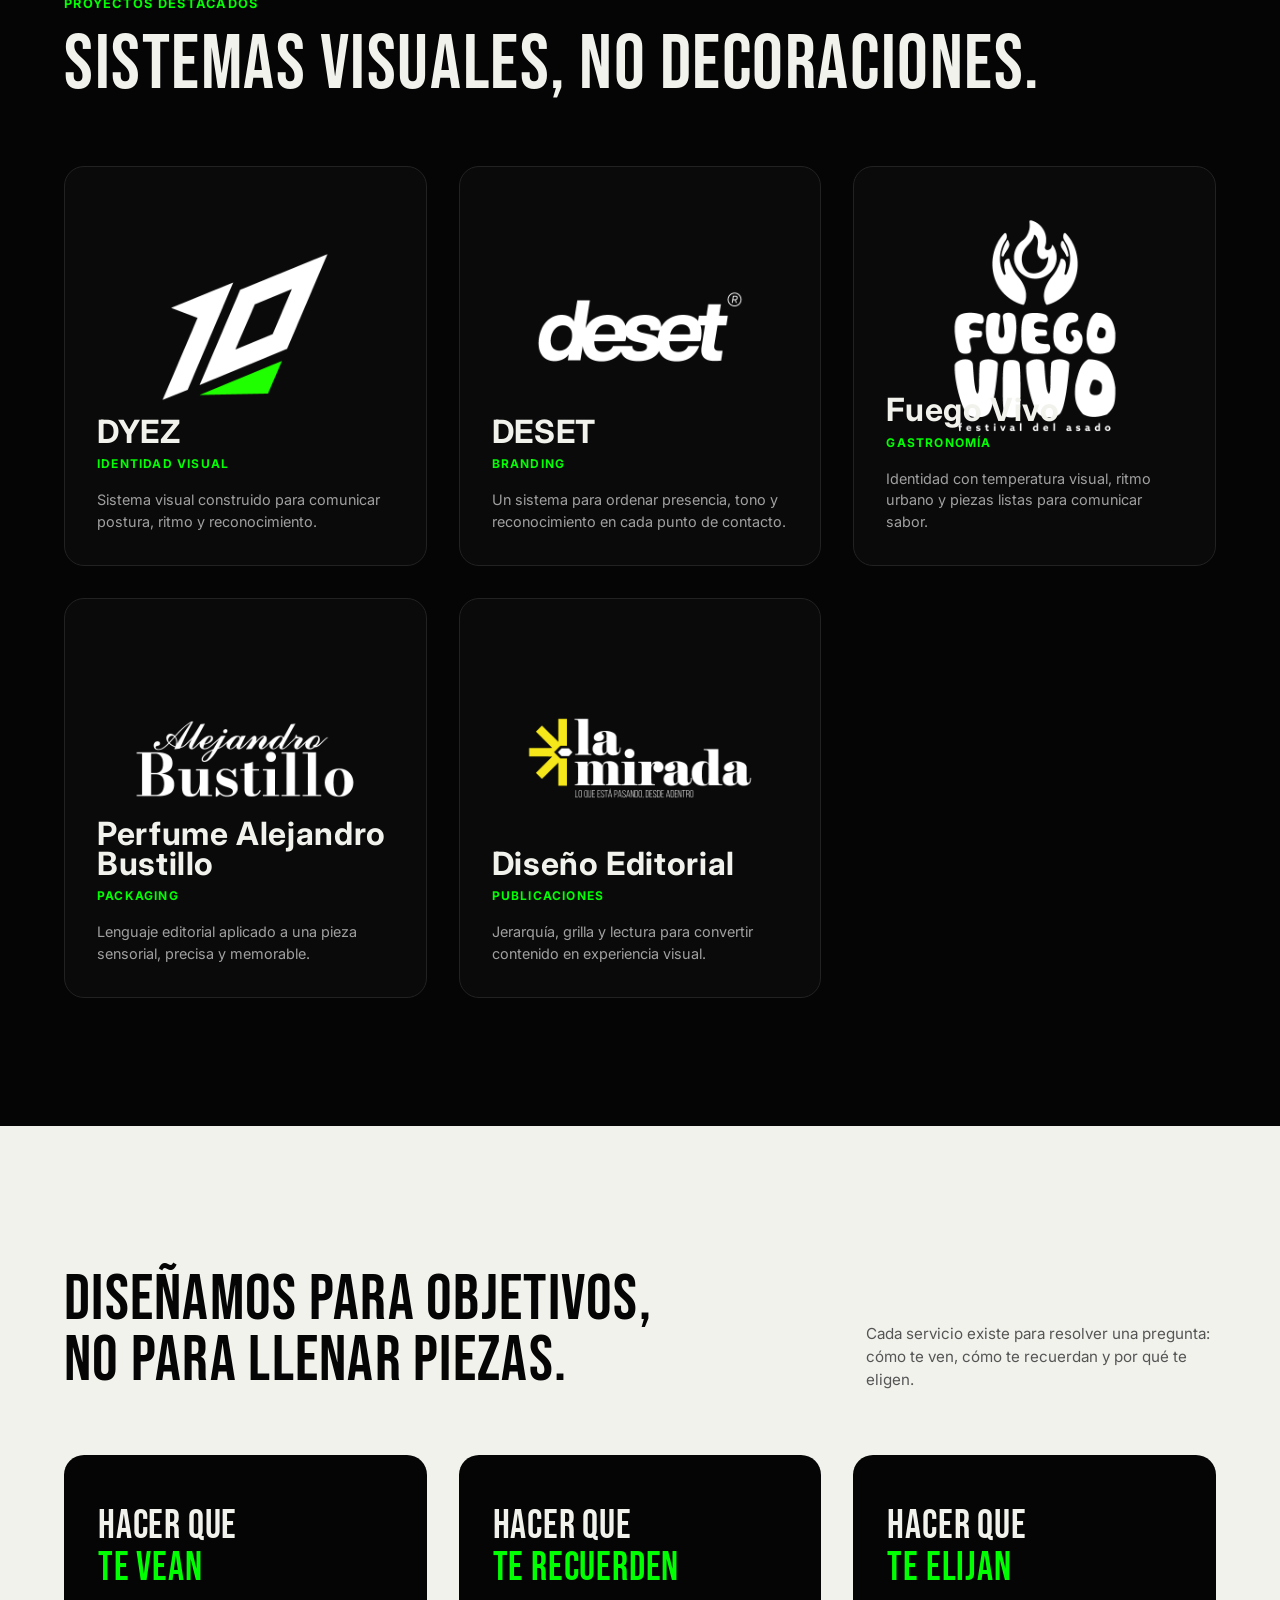
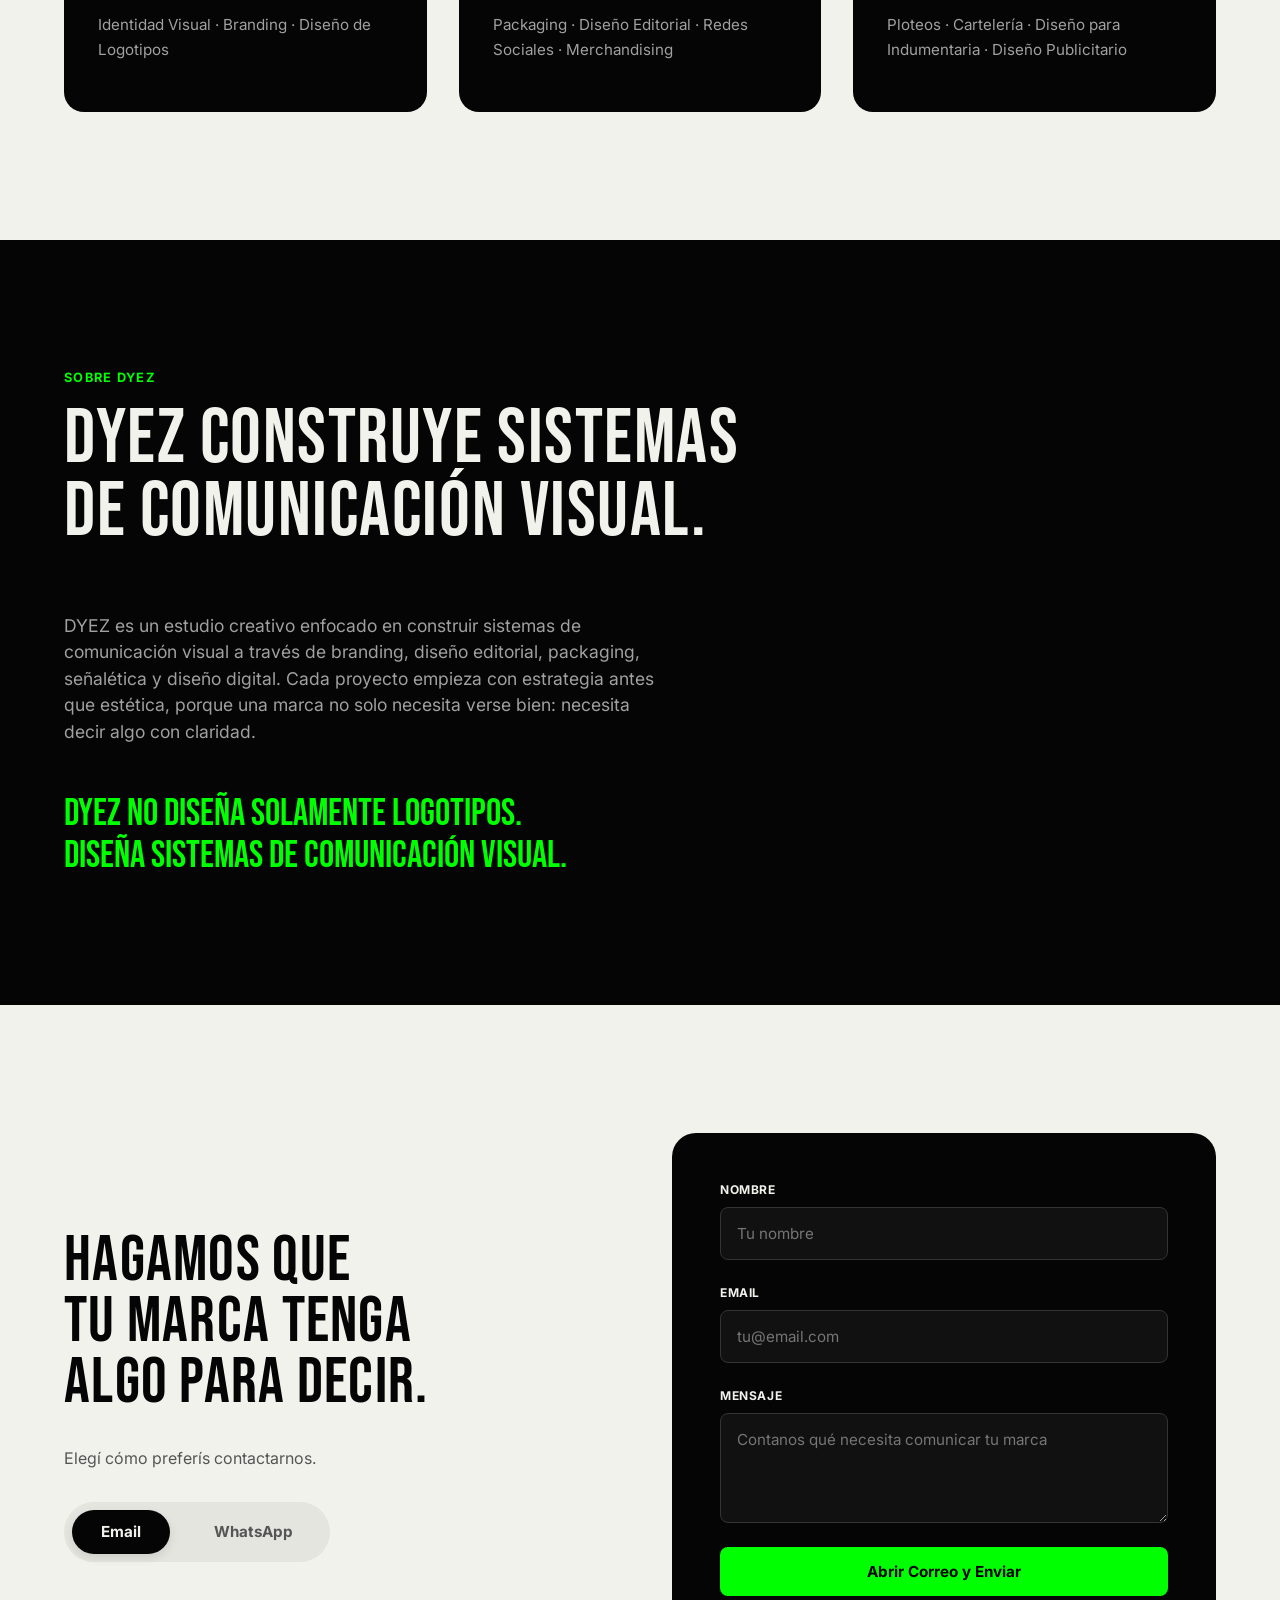
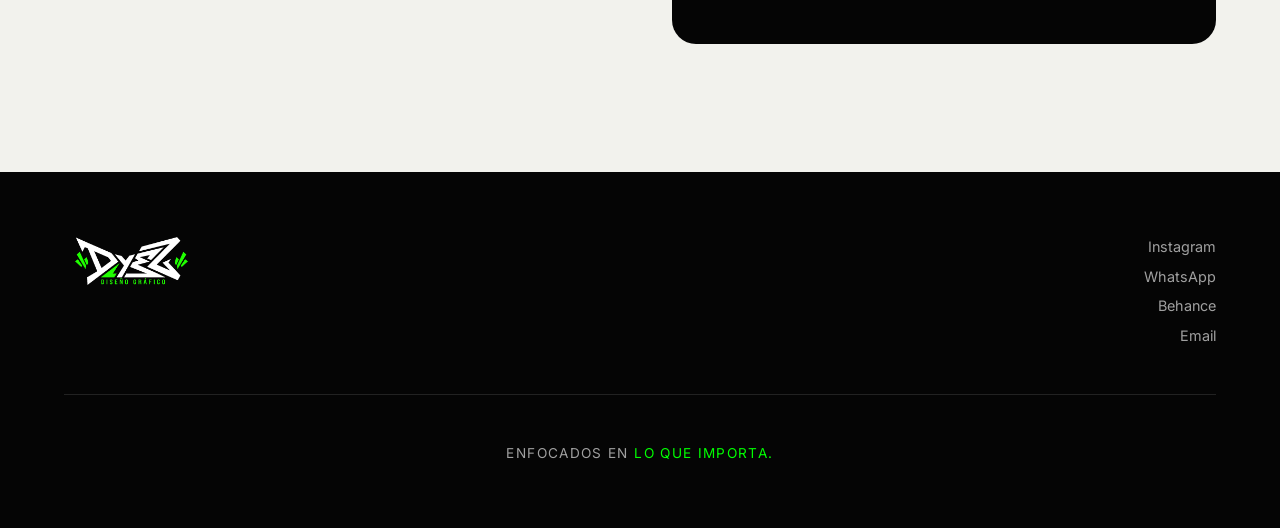
==== commit 08c71926: "Update index.html" ====
--- a/index.html
+++ b/index.html
@@ -201,7 +201,7 @@
             <!-- 5. DISEÑO EDITORIAL -->
             <a href="proyecto-editorial.html" class="card-proyecto">
                 <div class="card-logo-wrapper">
-                    <img src="editorial-logo.png" alt="Logo Diseño Editorial" class="card-logo">
+                    <img src="Editorial-logo.png" alt="Logo Diseño Editorial" class="card-logo">
                 </div>
                 <div class="card-contenido">
                     <h3>Diseño Editorial</h3>
--- a/styles.css
+++ b/styles.css
@@ -44,6 +44,7 @@
 /* ----- Utilidades ----- */
 .bg-dark { background-color: var(--bg-dark); color: var(--text-dark); }
 .bg-light { background-color: var(--bg-light); color: var(--text-light); }
+.bg-black { background-color: #000; color: var(--text-dark); } /* 👈 AGREGADO POR SI FALTABA */
 .text-green { color: var(--accent); }
 .text-muted { color: var(--text-muted-dark); }
 .text-muted-dark { color: var(--text-muted-light); }
@@ -160,7 +161,6 @@
     color: var(--accent);
 }
 
-/* Botón volver en el header (página de proyecto) */
 .btn-volver-header {
     display: inline-flex;
     align-items: center;
@@ -231,7 +231,6 @@
     gap: 1rem;
 }
 
-/* Formas abstractas */
 .hero-shapes {
     position: absolute;
     bottom: -50px;
@@ -464,7 +463,6 @@
     gap: 2rem;
 }
 
-/* Tarjetas clickeables */
 .card-proyecto {
     background-color: #0a0a0a;
     border: 1px solid var(--border-dark);
@@ -543,11 +541,11 @@
     max-width: 240px;
     height: auto;
     object-fit: contain;
-    filter: none; /* Logo blanco por defecto */
+    filter: none;
 }
 
 .card-proyecto:hover .card-logo {
-    filter: invert(1); /* Logo negro al pasar el mouse */
+    filter: invert(1);
 }
 
 /* ============================================
@@ -663,7 +661,10 @@
     margin-bottom: 2rem;
 }
 
+/* AQUÍ ESTÁ EL CONTENEDOR NEGRO QUE NO SE ESTABA APLICANDO */
 .contacto-right {
+    background-color: var(--bg-dark); /* Fondo negro */
+    color: var(--text-dark);
     padding: 3rem;
     border-radius: 24px;
 }
@@ -710,6 +711,50 @@
 }
 
 /* ============================================
+   BOTONES DE SELECCIÓN (TOGGLE CONTACTO)
+   ============================================ */
+.contacto-toggle {
+    display: flex;
+    gap: 1rem;
+    background-color: #e5e5df; /* Fondo gris clarito detrás de los botones */
+    padding: 0.5rem;
+    border-radius: 50px;
+    width: fit-content;
+    margin-top: 1rem;
+}
+
+.btn-toggle {
+    background: transparent;
+    border: none;
+    padding: 0.8rem 1.8rem;
+    border-radius: 50px;
+    font-family: var(--font-body);
+    font-size: 0.95rem;
+    font-weight: 700;
+    color: var(--text-muted-light);
+    cursor: pointer;
+    transition: all 0.3s ease;
+}
+
+.btn-toggle:hover {
+    color: var(--text-light);
+}
+
+.btn-toggle.active {
+    background-color: var(--text-light); /* Fondo negro cuando está activo */
+    color: var(--text-dark);              /* Texto blanco */
+    box-shadow: 0 4px 10px rgba(0,0,0,0.1);
+}
+
+.opcion-contacto {
+    width: 100%;
+    height: 100%;
+    display: flex;
+    flex-direction: column;
+    justify-content: center;
+}
+
+/* ============================================
    FOOTER
    ============================================ */
 .site-footer {
@@ -781,7 +826,6 @@
     margin-top: 1rem;
 }
 
-/* ENCABEZADO MINIMALISTA (Logo) */
 .header-proyecto-minimalista {
     width: 100%;
     display: flex;
@@ -795,10 +839,9 @@
     max-width: 300px;
     height: auto;
     object-fit: contain;
-    filter: none; /* Si necesitás invertirlo, usá invert(1) */
-}
-
-/* CONTENEDOR DE IMAGEN CON MÁRGENES Y ANIMACIÓN */
+    filter: none;
+}
+
 .contenedor-imagen-ajustada {
     width: 80%; 
     max-width: 1000px; 
@@ -806,19 +849,16 @@
     background-color: #000;
     border-radius: 20px;
     border: 1px solid var(--border-dark);
-    overflow: hidden; /* Esto es clave para que el zoom no se salga del borde redondeado */
+    overflow: hidden;
     display: flex;
     justify-content: center;
-    
-    /* 👇 TRANSICIÓN PARA LA ANIMACIÓN */
     transition: transform 0.4s ease, border-color 0.4s ease, box-shadow 0.4s ease;
 }
 
-/* 👇 EFECTO AL PASAR EL MOUSE POR EL CONTENEDOR */
 .contenedor-imagen-ajustada:hover {
-    border-color: var(--accent); /* El borde se vuelve verde */
-    box-shadow: 0 15px 40px rgba(0, 255, 0, 0.15); /* Brillo verde sutil */
-    transform: translateY(-5px); /* Se eleva un poquito */
+    border-color: var(--accent);
+    box-shadow: 0 15px 40px rgba(0, 255, 0, 0.15);
+    transform: translateY(-5px);
 }
 
 .contenedor-imagen-ajustada img {
@@ -826,17 +866,13 @@
     max-height: 70vh; 
     object-fit: contain; 
     display: block;
-    
-    /* 👇 TRANSICIÓN PARA LA IMAGEN */
     transition: transform 0.5s ease;
 }
 
-/* 👇 EFECTO ZOOM EN LA IMAGEN */
 .contenedor-imagen-ajustada:hover img {
-    transform: scale(1.03); /* Aumenta un 3% su tamaño */
-}
-
-/* TEXTOS CON AIRE */
+    transform: scale(1.03);
+}
+
 .proyecto-info {
     display: grid;
     grid-template-columns: 1fr 1fr;
@@ -972,7 +1008,6 @@
         cursor: auto;
     }
 
-    /* Ajustes página proyecto individual */
     .proyecto-page {
         padding: 8rem 1.5rem 2rem 1.5rem;
     }
@@ -993,13 +1028,12 @@
         text-align: center;
     }
 
-    /* Ajustes específicos de la página DESET en celular */
     .contenedor-imagen-ajustada {
-        width: 100%; /* En celular ocupa todo el ancho */
+        width: 100%;
         margin-bottom: 4rem;
     }
 
     .logo-proyecto-grande {
         max-width: 200px;
     }
-}+}
